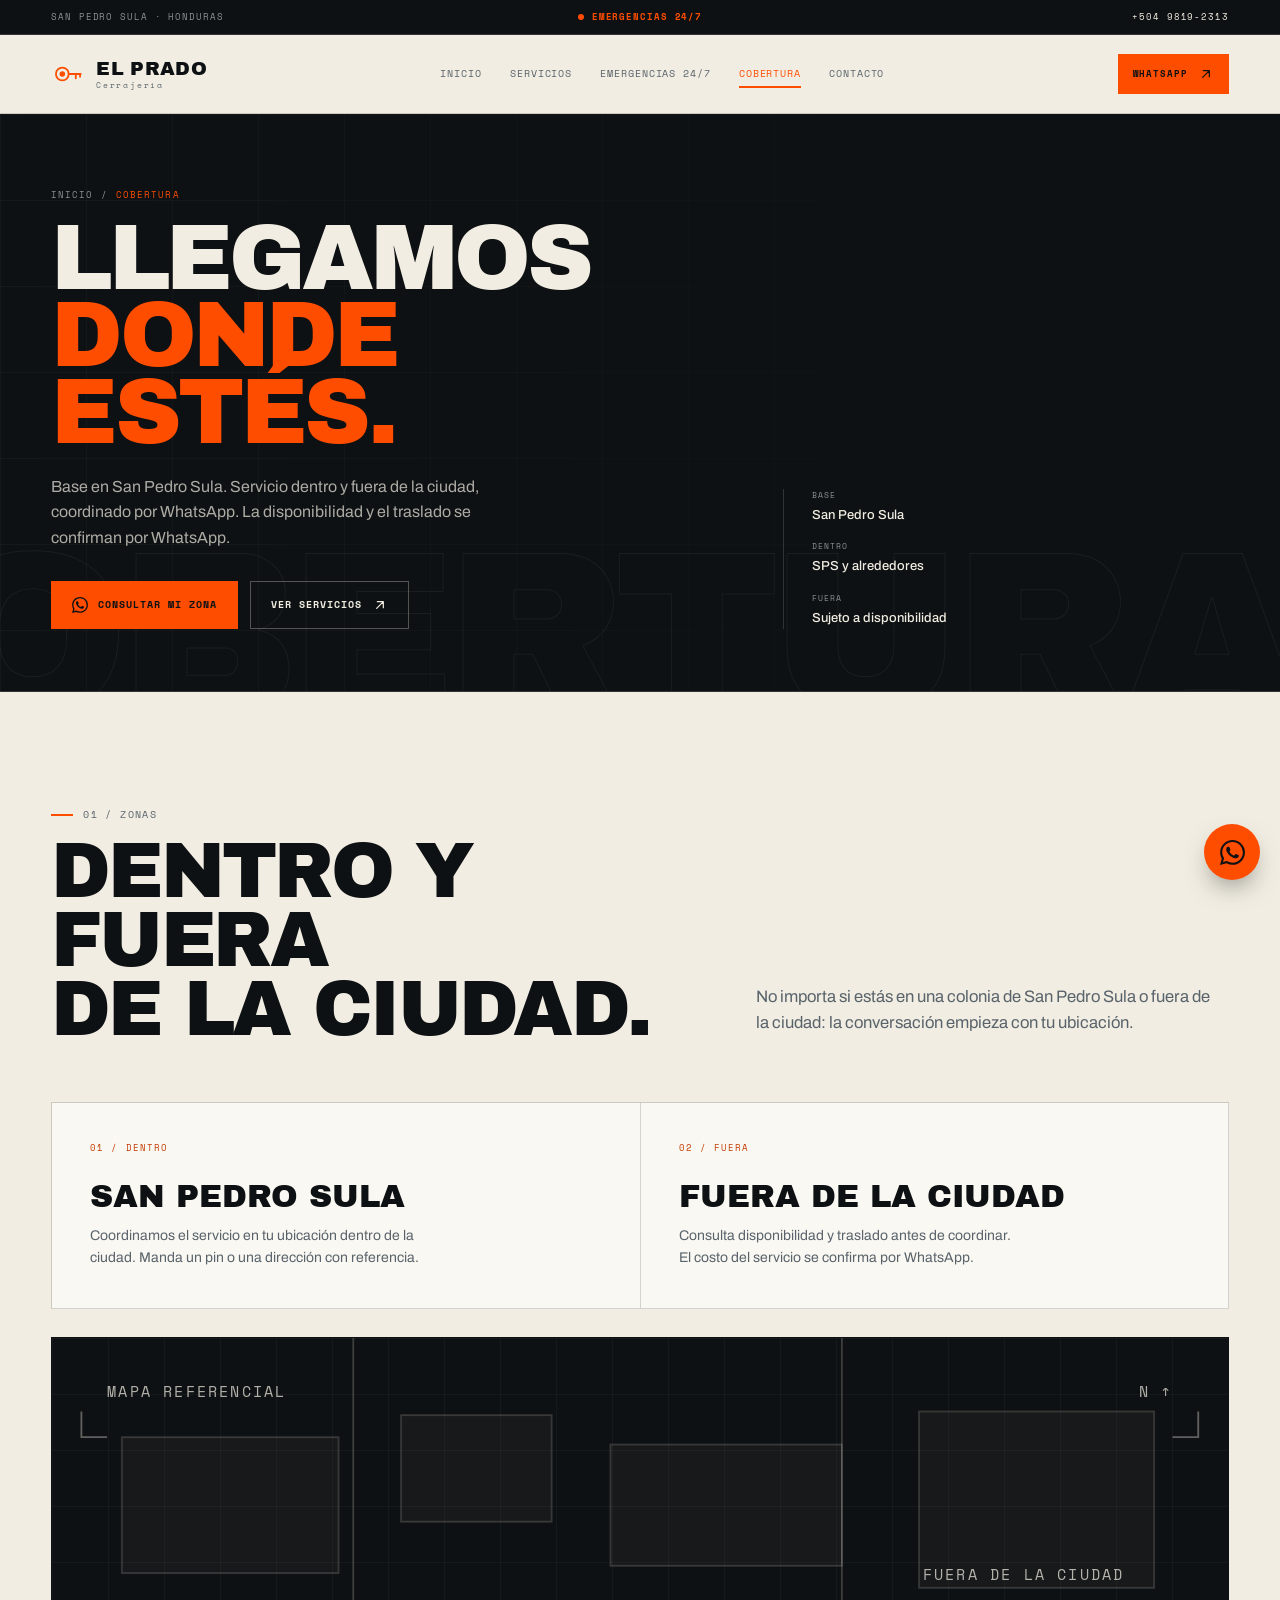
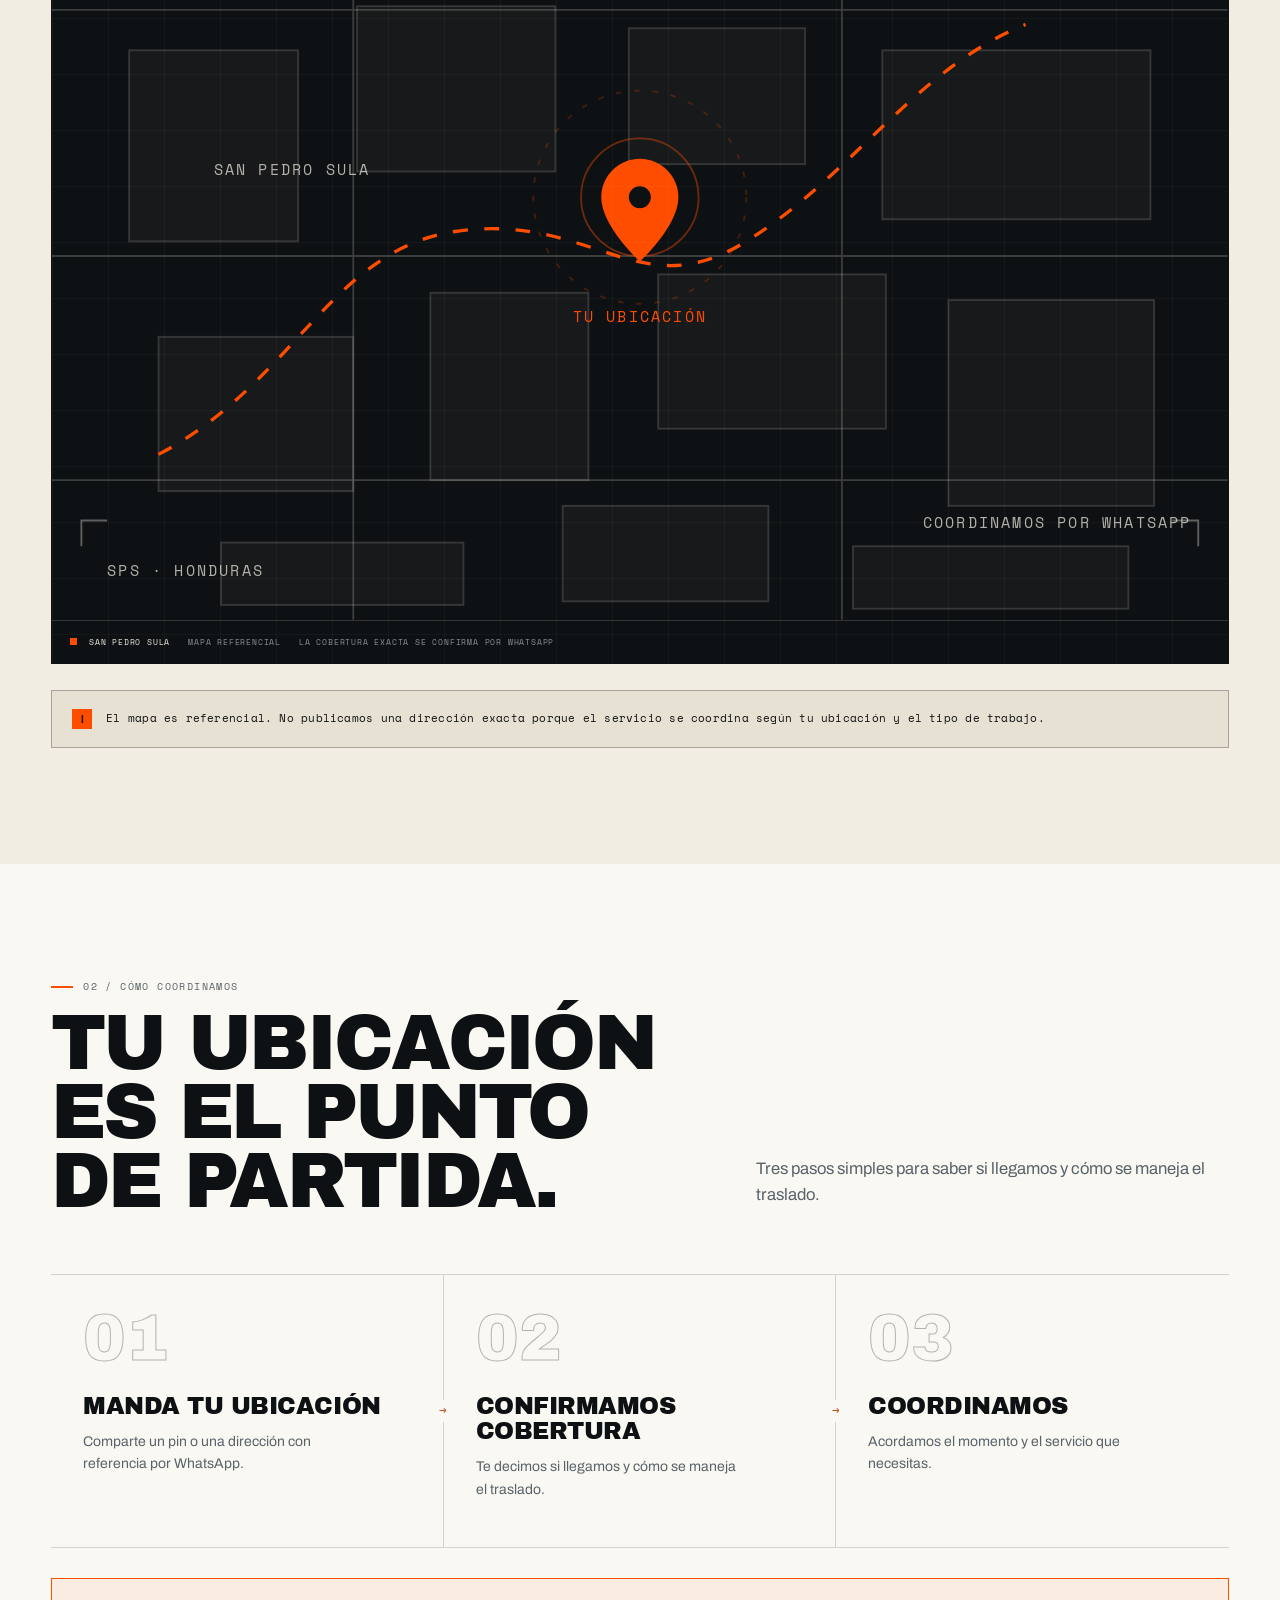
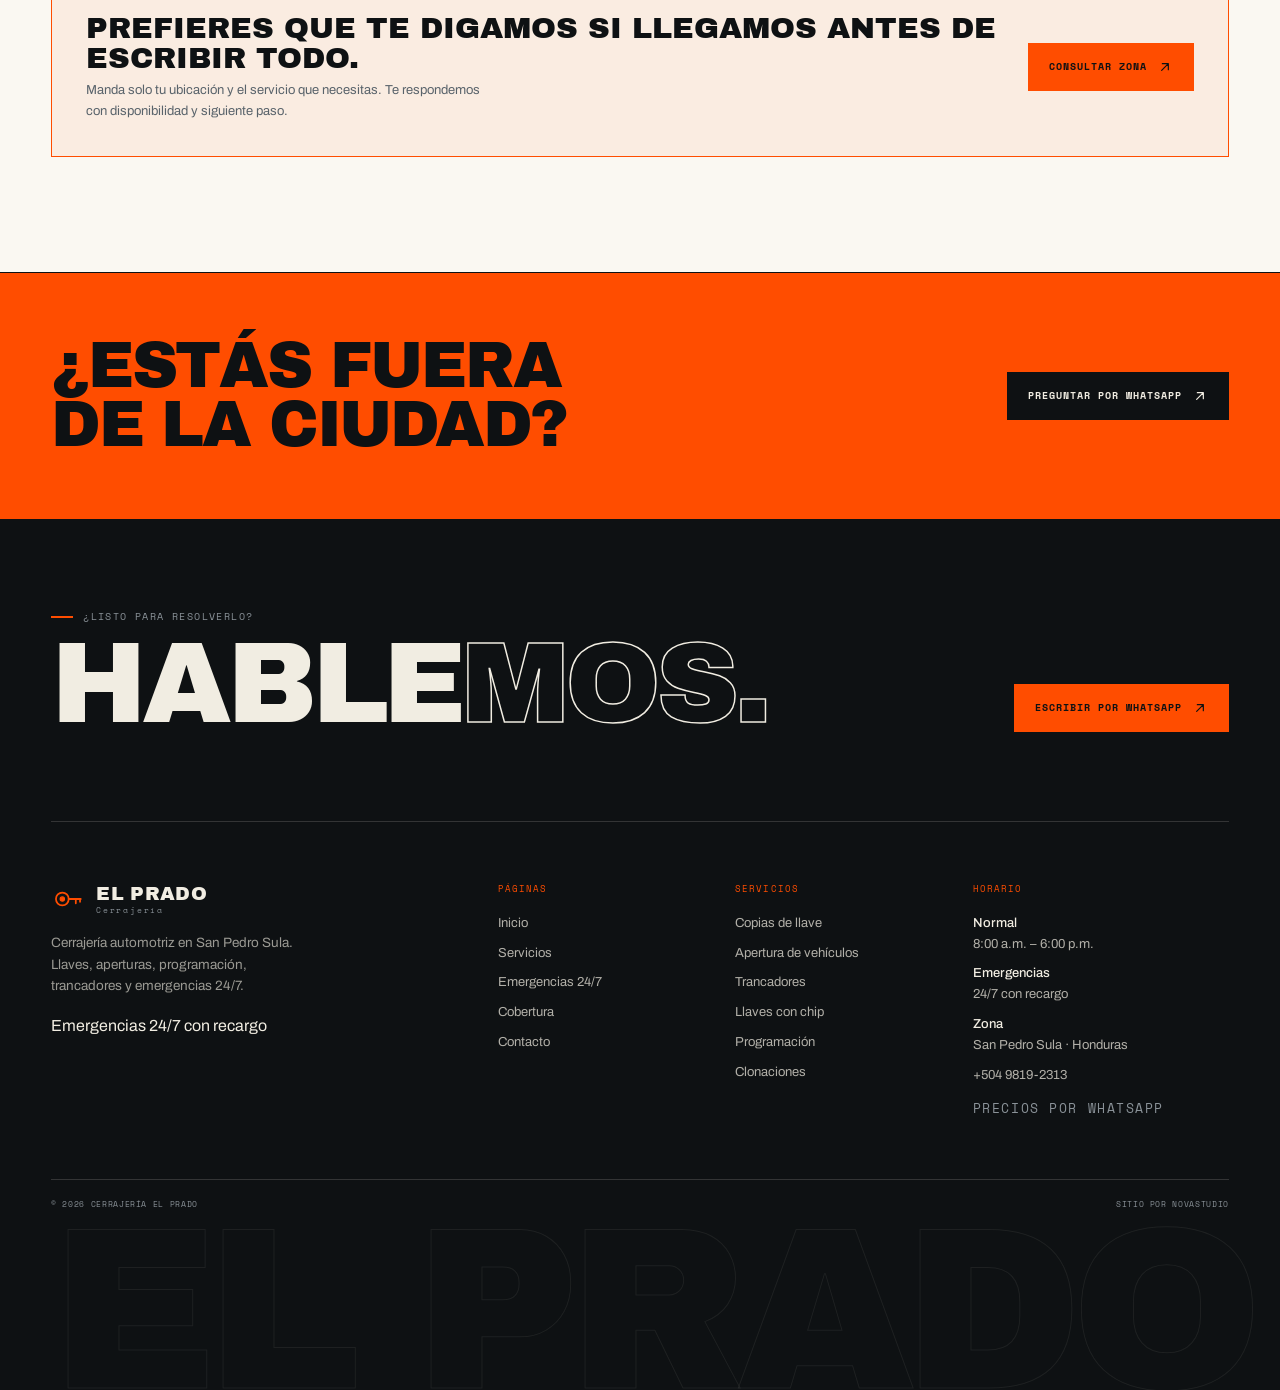
==== cobertura.html @ 3f44a8ae "Demo Cerrajeria El Prado: sitio estatico de 5 paginas" ====
<!doctype html>
<html lang="es">
<head>
  <meta charset="UTF-8">
  <meta name="viewport" content="width=device-width, initial-scale=1.0">
  <meta name="color-scheme" content="light">
  <meta name="theme-color" content="#0e1113">
  <title>Cobertura en San Pedro Sula y alrededores · Cerrajería El Prado</title>
  <meta name="description" content="Servicio de cerrajería dentro y fuera de San Pedro Sula. Coordinamos cobertura y traslado por WhatsApp según tu ubicación.">
  <meta property="og:type" content="website">
  <meta property="og:locale" content="es_HN">
  <meta property="og:title" content="Cobertura en San Pedro Sula y alrededores · Cerrajería El Prado">
  <meta property="og:description" content="Servicio de cerrajería dentro y fuera de San Pedro Sula. Coordinamos cobertura y traslado por WhatsApp según tu ubicación.">
  <link rel="icon" href="data:image/svg+xml,%3Csvg xmlns='http://www.w3.org/2000/svg' viewBox='0 0 64 64'%3E%3Crect width='64' height='64' fill='%230e1113'/%3E%3Cg fill='none' stroke='%23ff4d00' stroke-width='4' stroke-linecap='round'%3E%3Ccircle cx='22' cy='32' r='11'/%3E%3Cpath d='M33 32h21M44 32v8M52 32v5'/%3E%3C/g%3E%3Ccircle cx='22' cy='32' r='3.5' fill='%23ff4d00'/%3E%3C/svg%3E">
  <link rel="stylesheet" href="./assets/css/styles.css">
  <script src="./assets/js/main.js" defer></script>
  <noscript><style>.hero__line{clip-path:none;transform:none}[data-reveal]{opacity:1;transform:none}</style></noscript>
</head>
<body>
  <a class="skip-link" href="#contenido">Saltar al contenido</a>
  <div class="progress" data-progress aria-hidden="true"></div>
  
<svg class="svg-sprite" aria-hidden="true" focusable="false">
  <symbol id="i-logo" viewBox="0 0 48 48">
    <circle cx="16" cy="24" r="9" fill="none" stroke="currentColor" stroke-width="2.5"/>
    <circle cx="16" cy="24" r="3" fill="currentColor"/>
    <path d="M25 24h17M35 24v6M41 24v4" fill="none" stroke="currentColor" stroke-width="2.5" stroke-linecap="round"/>
  </symbol>
  <symbol id="i-whatsapp" viewBox="0 0 24 24">
    <path d="M17.472 14.382c-.297-.149-1.758-.867-2.03-.967-.273-.099-.471-.148-.67.15-.197.297-.767.966-.94 1.164-.173.199-.347.223-.644.075-.297-.15-1.255-.463-2.39-1.475-.883-.788-1.48-1.761-1.653-2.059-.173-.297-.018-.458.13-.606.134-.133.298-.347.446-.52.149-.174.198-.298.298-.497.099-.198.05-.371-.05-.52-.099-.148-.669-1.611-.916-2.206-.242-.579-.487-.5-.669-.51-.173-.008-.371-.01-.57-.01-.198 0-.52.074-.792.372-.272.297-1.04 1.016-1.04 2.479 0 1.462 1.065 2.875 1.213 3.074.149.198 2.096 3.2 5.077 4.487.709.306 1.262.489 1.694.625.712.227 1.36.195 1.871.118.571-.085 1.758-.719 2.006-1.413.248-.694.248-1.289.173-1.413-.074-.124-.272-.198-.57-.347M12.05 21.785h-.004a9.87 9.87 0 0 1-5.031-1.378l-.361-.214-3.741.982.998-3.648-.235-.374a9.86 9.86 0 0 1-1.51-5.26c.001-5.45 4.436-9.884 9.888-9.884 2.64 0 5.122 1.03 6.988 2.898a9.825 9.825 0 0 1 2.893 6.994c-.003 5.45-4.437 9.884-9.885 9.884m8.413-18.297A11.815 11.815 0 0 0 12.05 0C5.495 0 .16 5.335.157 11.892c0 2.096.547 4.142 1.588 5.945L.057 24l6.305-1.654a11.882 11.882 0 0 0 5.683 1.448h.005c6.554 0 11.89-5.335 11.893-11.893a11.821 11.821 0 0 0-3.48-8.413Z"/>
  </symbol>
  <symbol id="i-arrow" viewBox="0 0 24 24"><path d="M7 17 17 7M8 7h9v9"/></symbol>
  <symbol id="i-down" viewBox="0 0 24 24"><path d="M12 5v14M6 13l6 6 6-6"/></symbol>
  <symbol id="i-phone" viewBox="0 0 24 24"><path d="M22 16.92v3a2 2 0 0 1-2.18 2 19.79 19.79 0 0 1-8.63-3.07 19.5 19.5 0 0 1-6-6A19.79 19.79 0 0 1 2.12 4.18 2 2 0 0 1 4.11 2h3a2 2 0 0 1 2 1.72c.13.96.36 1.9.7 2.81a2 2 0 0 1-.45 2.11L8.09 9.91a16 16 0 0 0 6 6l1.27-1.27a2 2 0 0 1 2.11-.45c.91.34 1.85.57 2.81.7A2 2 0 0 1 22 16.92Z"/></symbol>
  <symbol id="i-key" viewBox="0 0 24 24"><path d="M21 2l-2 2m-7.61 7.61a5.5 5.5 0 1 1-7.78 7.78 5.5 5.5 0 0 1 7.78-7.78Zm0 0L15.5 7.5m0 0 3 3M15.5 7.5 14 6"/></symbol>
  <symbol id="i-car" viewBox="0 0 24 24"><path d="M5 17h14M4 17l1.6-5.5A2 2 0 0 1 7.5 10h9a2 2 0 0 1 1.9 1.5L20 17M6 17v2M18 17v2M7 14h.01M17 14h.01"/></symbol>
  <symbol id="i-chip" viewBox="0 0 24 24"><rect x="5" y="5" width="14" height="14" rx="2"/><rect x="9" y="9" width="6" height="6"/><path d="M8 2v3M12 2v3M16 2v3M8 19v3M12 19v3M16 19v3M2 8h3M2 12h3M2 16h3M19 8h3M19 12h3M19 16h3"/></symbol>
  <symbol id="i-wrench" viewBox="0 0 24 24"><path d="M14.7 6.3a1 1 0 0 0 0 1.4l1.6 1.6a1 1 0 0 0 1.4 0l3.77-3.77a6 6 0 0 1-7.94 7.94l-6.91 6.91a2.12 2.12 0 0 1-3-3l6.91-6.91a6 6 0 0 1 7.94-7.94l-3.76 3.76Z"/></symbol>
  <symbol id="i-copy" viewBox="0 0 24 24"><rect x="8" y="8" width="12" height="12" rx="1"/><path d="M5 16H4a1 1 0 0 1-1-1V4a1 1 0 0 1 1-1h11a1 1 0 0 1 1 1v1"/></symbol>
  <symbol id="i-clock" viewBox="0 0 24 24"><circle cx="12" cy="12" r="9"/><path d="M12 7v5l3 2"/></symbol>
  <symbol id="i-pin" viewBox="0 0 24 24"><path d="M20 10c0 6-8 12-8 12S4 16 4 10a8 8 0 1 1 16 0Z"/><circle cx="12" cy="10" r="3"/></symbol>
  <symbol id="i-menu" viewBox="0 0 24 24"><path d="M4 7h16M4 12h16M4 17h16"/></symbol>
  <symbol id="i-close" viewBox="0 0 24 24"><path d="M6 6l12 12M18 6 6 18"/></symbol>
  <symbol id="i-shield" viewBox="0 0 24 24"><path d="M12 22s8-4 8-10V5l-8-3-8 3v7c0 6 8 10 8 10Z"/></symbol>
  <symbol id="i-lock" viewBox="0 0 24 24"><rect x="4" y="11" width="16" height="10" rx="2"/><path d="M8 11V7a4 4 0 0 1 8 0v4"/></symbol>
  <symbol id="i-check" viewBox="0 0 24 24"><path d="M20 6 9 17l-5-5"/></symbol>
  <symbol id="i-plus" viewBox="0 0 24 24"><path d="M12 5v14M5 12h14"/></symbol>
</svg>

  
<header class="site-header" data-header>
  <div class="topbar">
    <div class="container topbar__inner">
      <span class="topbar__place">San Pedro Sula · Honduras</span>
      <a class="topbar__emergency" href="./emergencias.html"><span class="topbar__dot"></span> Emergencias 24/7</a>
      <a class="topbar__phone" href="https://wa.me/50498192313?text=Hola%20Cerrajer%C3%ADa%20El%20Prado%2C%20quiero%20m%C3%A1s%20informaci%C3%B3n." target="_blank" rel="noopener noreferrer">+504 9819-2313</a>
    </div>
  </div>
  <div class="header-main">
    <div class="container header-main__inner">
      <a class="brand" href="./index.html" aria-label="Cerrajería El Prado, ir al inicio">
        <svg class="icon brand__mark" aria-hidden="true"><use href="#i-logo"></use></svg>
        <span class="brand__text"><strong>EL PRADO</strong><small>Cerrajería</small></span>
      </a>
      <nav class="nav" aria-label="Navegación principal">
        <a href="./index.html">Inicio</a>
<a href="./servicios.html">Servicios</a>
<a href="./emergencias.html">Emergencias 24/7</a>
<a href="./cobertura.html" aria-current="page">Cobertura</a>
<a href="./contacto.html">Contacto</a>
      </nav>
      <div class="header-actions">
        <a class="btn btn--signal btn--small header-cta" href="https://wa.me/50498192313?text=Hola%20Cerrajer%C3%ADa%20El%20Prado%2C%20quiero%20m%C3%A1s%20informaci%C3%B3n." target="_blank" rel="noopener noreferrer">
          WhatsApp <svg class="icon " aria-hidden="true"><use href="#i-arrow"></use></svg>
        </a>
        <button class="menu-btn" type="button" data-menu-open aria-expanded="false" aria-controls="mobile-menu" aria-label="Abrir menú">
          <svg class="icon " aria-hidden="true"><use href="#i-menu"></use></svg>
        </button>
      </div>
    </div>
  </div>
</header>

<div class="mobile-menu" id="mobile-menu" hidden>
  <div class="mobile-menu__top">
    <span class="mobile-menu__brand">EL PRADO</span>
    <button class="mobile-menu__close" type="button" data-menu-close>
      Cerrar <svg class="icon " aria-hidden="true"><use href="#i-close"></use></svg>
    </button>
  </div>
  <nav class="mobile-menu__nav" aria-label="Navegación móvil">
    <a class="mobile-menu__link" href="./index.html"><span class="mobile-menu__index">01</span>Inicio</a>
<a class="mobile-menu__link" href="./servicios.html"><span class="mobile-menu__index">02</span>Servicios</a>
<a class="mobile-menu__link" href="./emergencias.html"><span class="mobile-menu__index">03</span>Emergencias 24/7</a>
<a class="mobile-menu__link" href="./cobertura.html" aria-current="page"><span class="mobile-menu__index">04</span>Cobertura</a>
<a class="mobile-menu__link" href="./contacto.html"><span class="mobile-menu__index">05</span>Contacto</a>
  </nav>
  <div class="mobile-menu__foot">
    <span>San Pedro Sula · Honduras</span>
    <a href="https://wa.me/50498192313?text=Hola%20Cerrajer%C3%ADa%20El%20Prado%2C%20quiero%20m%C3%A1s%20informaci%C3%B3n." target="_blank" rel="noopener noreferrer">+504 9819-2313</a>
    <span>Normal: 8:00 a.m. – 6:00 p.m.<br>Emergencias: 24/7 con recargo</span>
    <a class="btn btn--signal btn--small" href="https://wa.me/50498192313?text=Hola%20Cerrajer%C3%ADa%20El%20Prado%2C%20quiero%20m%C3%A1s%20informaci%C3%B3n." target="_blank" rel="noopener noreferrer">
      Escribir por WhatsApp <svg class="icon " aria-hidden="true"><use href="#i-arrow"></use></svg>
    </a>
  </div>
</div>

  <main id="contenido">

<section class="page-hero">
  <div class="page-hero__ghost" aria-hidden="true">COBERTURA</div>
  <div class="container page-hero__grid">
    <div>
      <div class="page-hero__crumb"><a href="./index.html">Inicio</a> / <span>Cobertura</span></div>
      <h1>LLEGAMOS<br><em>DONDE ESTÉS.</em></h1>
      <p class="page-hero__lede">Base en San Pedro Sula. Servicio dentro y fuera de la ciudad, coordinado por WhatsApp. La disponibilidad y el traslado se confirman por WhatsApp.</p>
      <div class="hero__actions">
        <a class="btn btn--signal" href="https://wa.me/50498192313?text=Hola%20Cerrajer%C3%ADa%20El%20Prado%2C%20quiero%20consultar%20cobertura.%20Estoy%20en%3A%20" target="_blank" rel="noopener noreferrer"><svg class="icon icon--fill " aria-hidden="true"><use href="#i-whatsapp"></use></svg> Consultar mi zona</a>
        <a class="btn btn--light" href="./servicios.html">Ver servicios <svg class="icon " aria-hidden="true"><use href="#i-arrow"></use></svg></a>
      </div>
    </div>
    <div class="page-hero__aside">
      <div><span>Base</span><strong>San Pedro Sula</strong></div>
      <div><span>Dentro</span><strong>SPS y alrededores</strong></div>
      <div><span>Fuera</span><strong>Sujeto a disponibilidad</strong></div>
    </div>
  </div>
</section>

<section class="section">
  <div class="container">
    <div class="section-head">
      <div>
        <p class="eyebrow">01 / Zonas</p>
        <h2 style="margin-top:14px">DENTRO Y FUERA<br>DE LA CIUDAD.</h2>
      </div>
      <div class="section-head__copy" data-reveal>
        <p>No importa si estás en una colonia de San Pedro Sula o fuera de la ciudad: la conversación empieza con tu ubicación.</p>
      </div>
    </div>

    <div class="zone-grid">
      <div class="zone-card" data-reveal>
        <span>01 / Dentro</span>
        <h3>San Pedro Sula</h3>
        <p>Coordinamos el servicio en tu ubicación dentro de la ciudad. Manda un pin o una dirección con referencia.</p>
      </div>
      <div class="zone-card" data-reveal style="--delay:80ms">
        <span>02 / Fuera</span>
        <h3>Fuera de la ciudad</h3>
        <p>Consulta disponibilidad y traslado antes de coordinar. El costo del servicio se confirma por WhatsApp.</p>
      </div>
    </div>

    <div class="map-large" style="margin-top:28px" data-reveal>
      
<svg viewBox="0 0 640 480" role="img" aria-label="Mapa referencial de cobertura en San Pedro Sula y alrededores">
  <g fill="rgba(241,237,226,.035)" stroke="rgba(241,237,226,.16)" stroke-width="1">
    <rect x="38" y="54" width="118" height="74"/>
    <rect x="190" y="42" width="82" height="58"/>
    <rect x="304" y="58" width="126" height="66"/>
    <rect x="472" y="40" width="128" height="96"/>
    <rect x="42" y="170" width="92" height="104"/>
    <rect x="166" y="146" width="108" height="90"/>
    <rect x="314" y="158" width="96" height="74"/>
    <rect x="452" y="170" width="146" height="92"/>
    <rect x="58" y="326" width="106" height="84"/>
    <rect x="206" y="302" width="86" height="102"/>
    <rect x="330" y="292" width="124" height="84"/>
    <rect x="488" y="306" width="112" height="112"/>
    <rect x="92" y="438" width="132" height="34"/>
    <rect x="278" y="418" width="112" height="52"/>
    <rect x="436" y="440" width="150" height="34"/>
  </g>
  <g stroke="rgba(241,237,226,.2)" stroke-width="1" fill="none">
    <path d="M0 148h640M0 282h640M0 404h640M164 0v480M430 0v480"/>
  </g>
  <path class="route" d="M58 390C134 350 152 276 224 268s96 42 154 6 92-94 152-118" fill="none" stroke="#ff4d00" stroke-width="1.8"/>
  <g transform="translate(320 250)">
    <circle r="58" fill="none" stroke="rgba(255,77,0,.22)" stroke-dasharray="3 7"/>
    <circle r="32" fill="none" stroke="rgba(255,77,0,.4)"/>
    <g class="map-panel__pin">
      <path d="M0-21c-11.6 0-21 9.4-21 21 0 15.8 21 35 21 35s21-19.2 21-35c0-11.6-9.4-21-21-21Z" fill="#ff4d00"/>
      <circle cy="0" r="6" fill="#0e1113"/>
    </g>
  </g>
  <g font-family="'Space Mono', monospace" font-size="8" letter-spacing="1.2" fill="rgba(241,237,226,.72)">
    <text x="30" y="32">MAPA REFERENCIAL</text>
    <text x="30" y="456">SPS · HONDURAS</text>
    <text x="610" y="32" text-anchor="end">N ↑</text>
    <text x="320" y="318" text-anchor="middle" fill="#ff4d00">TU UBICACIÓN</text>
    <text x="474" y="132">FUERA DE LA CIUDAD</text>
    <text x="88" y="238">SAN PEDRO SULA</text>
    <text x="474" y="430">COORDINAMOS POR WHATSAPP</text>
  </g>
  <g stroke="rgba(241,237,226,.36)" fill="none">
    <path d="M30 54h-14v-14M610 54h14v-14M30 426h-14v14M610 426h14v14"/>
  </g>
</svg>

      <div class="map-large__legend"><span><i></i> <b>San Pedro Sula</b></span><span>Mapa referencial</span><span>La cobertura exacta se confirma por WhatsApp</span></div>
    </div>

    <div class="note-box">El mapa es referencial. No publicamos una dirección exacta porque el servicio se coordina según tu ubicación y el tipo de trabajo.</div>
  </div>
</section>

<section class="section section--paper">
  <div class="container">
    <div class="section-head">
      <div>
        <p class="eyebrow">02 / Cómo coordinamos</p>
        <h2 style="margin-top:14px">TU UBICACIÓN<br>ES EL PUNTO DE PARTIDA.</h2>
      </div>
      <div class="section-head__copy" data-reveal>
        <p>Tres pasos simples para saber si llegamos y cómo se maneja el traslado.</p>
      </div>
    </div>

    <div class="process"><div class="process__step"><span class="process__num">01</span><h3>Manda tu ubicación</h3><p>Comparte un pin o una dirección con referencia por WhatsApp.</p></div><div class="process__step"><span class="process__num">02</span><h3>Confirmamos cobertura</h3><p>Te decimos si llegamos y cómo se maneja el traslado.</p></div><div class="process__step"><span class="process__num">03</span><h3>Coordinamos</h3><p>Acordamos el momento y el servicio que necesitas.</p></div></div>

    <div class="callout" style="margin-top:30px">
      <div>
        <h3>Prefieres que te digamos si llegamos antes de escribir todo.</h3>
        <p>Manda solo tu ubicación y el servicio que necesitas. Te respondemos con disponibilidad y siguiente paso.</p>
      </div>
      <a class="btn btn--signal" href="https://wa.me/50498192313?text=Hola%20Cerrajer%C3%ADa%20El%20Prado%2C%20quiero%20consultar%20cobertura.%20Estoy%20en%3A%20" target="_blank" rel="noopener noreferrer">Consultar zona <svg class="icon " aria-hidden="true"><use href="#i-arrow"></use></svg></a>
    </div>
  </div>
</section>

<section class="cta-strip">
  <div class="container cta-strip__inner">
    <h2>¿ESTÁS FUERA<br>DE LA CIUDAD?</h2>
    <a class="btn" href="https://wa.me/50498192313?text=Hola%20Cerrajer%C3%ADa%20El%20Prado%2C%20estoy%20fuera%20de%20la%20ciudad%20y%20quiero%20consultar%20cobertura." target="_blank" rel="noopener noreferrer">Preguntar por WhatsApp <svg class="icon " aria-hidden="true"><use href="#i-arrow"></use></svg></a>
  </div>
</section>

  </main>
  
<footer class="site-footer">
  <div class="container">
    <div class="footer-cta">
      <div>
        <p class="eyebrow eyebrow--light">¿Listo para resolverlo?</p>
        <h2>HABLE<em>MOS.</em></h2>
      </div>
      <a class="btn btn--signal" href="https://wa.me/50498192313?text=Hola%20Cerrajer%C3%ADa%20El%20Prado%2C%20quiero%20m%C3%A1s%20informaci%C3%B3n." target="_blank" rel="noopener noreferrer">
        Escribir por WhatsApp <svg class="icon " aria-hidden="true"><use href="#i-arrow"></use></svg>
      </a>
    </div>

    <div class="footer-grid">
      <div class="footer-brand">
        <a class="brand" href="./index.html" aria-label="Cerrajería El Prado, ir al inicio">
          <svg class="icon brand__mark" aria-hidden="true"><use href="#i-logo"></use></svg>
          <span class="brand__text"><strong>EL PRADO</strong><small>Cerrajería</small></span>
        </a>
        <p>Cerrajería automotriz en San Pedro Sula. Llaves, aperturas, programación, trancadores y emergencias 24/7.</p>
        <a class="footer-emergency" href="./emergencias.html">Emergencias 24/7 con recargo</a>
      </div>

      <div class="footer-col">
        <h3>Páginas</h3>
        <a href="./index.html">Inicio</a>
        <a href="./servicios.html">Servicios</a>
        <a href="./emergencias.html">Emergencias 24/7</a>
        <a href="./cobertura.html">Cobertura</a>
        <a href="./contacto.html">Contacto</a>
      </div>

      <div class="footer-col">
        <h3>Servicios</h3>
        <a href="./servicios.html#copias">Copias de llave</a>
        <a href="./servicios.html#aperturas">Apertura de vehículos</a>
        <a href="./servicios.html#trancadores">Trancadores</a>
        <a href="./servicios.html#chip">Llaves con chip</a>
        <a href="./servicios.html#programacion">Programación</a>
        <a href="./servicios.html#clonaciones">Clonaciones</a>
      </div>

      <div class="footer-col">
        <h3>Horario</h3>
        <p><strong>Normal</strong><br>8:00 a.m. – 6:00 p.m.</p>
        <p><strong>Emergencias</strong><br>24/7 con recargo</p>
        <p><strong>Zona</strong><br>San Pedro Sula · Honduras</p>
        <a href="https://wa.me/50498192313?text=Hola%20Cerrajer%C3%ADa%20El%20Prado%2C%20quiero%20m%C3%A1s%20informaci%C3%B3n." target="_blank" rel="noopener noreferrer">+504 9819-2313</a>
        <p class="mono" style="color:#8a9298;margin-top:4px">Precios por WhatsApp</p>
      </div>
    </div>

    <div class="footer-bottom">
      <span>© <span data-year>2026</span> Cerrajería El Prado</span>
      <span>Sitio por NovaStudio</span>
    </div>

    <div class="footer-ghost" aria-hidden="true">EL PRADO</div>
  </div>
</footer>

<a class="fab" href="https://wa.me/50498192313?text=Hola%20Cerrajer%C3%ADa%20El%20Prado%2C%20quiero%20m%C3%A1s%20informaci%C3%B3n." target="_blank" rel="noopener noreferrer" aria-label="Escribir por WhatsApp">
  <svg class="icon icon--fill " aria-hidden="true"><use href="#i-whatsapp"></use></svg>
</a>

</body>
</html>
---- assets/css/styles.css ----
/* =========================================================
   Cerrajería El Prado · San Pedro Sula
   Sistema: industrial editorial · hueso, grafito y naranja.
   ========================================================= */

@font-face {
  font-family: "Archivo";
  src: url("../fonts/archivo-400.ttf") format("truetype");
  font-weight: 400;
  font-style: normal;
  font-display: swap;
}
@font-face {
  font-family: "Archivo";
  src: url("../fonts/archivo-500.ttf") format("truetype");
  font-weight: 500;
  font-style: normal;
  font-display: swap;
}
@font-face {
  font-family: "Archivo";
  src: url("../fonts/archivo-600.ttf") format("truetype");
  font-weight: 600;
  font-style: normal;
  font-display: swap;
}
@font-face {
  font-family: "Archivo";
  src: url("../fonts/archivo-700.ttf") format("truetype");
  font-weight: 700;
  font-style: normal;
  font-display: swap;
}
@font-face {
  font-family: "Archivo Black";
  src: url("../fonts/archivo-black-400.ttf") format("truetype");
  font-weight: 400;
  font-style: normal;
  font-display: swap;
}
@font-face {
  font-family: "Space Mono";
  src: url("../fonts/space-mono-400.ttf") format("truetype");
  font-weight: 400;
  font-style: normal;
  font-display: swap;
}
@font-face {
  font-family: "Space Mono";
  src: url("../fonts/space-mono-700.ttf") format("truetype");
  font-weight: 700;
  font-style: normal;
  font-display: swap;
}

:root {
  --bone: #f1ede2;
  --bone-2: #e7e1d3;
  --paper: #faf8f2;
  --ink: #0e1113;
  --ink-2: #151a1d;
  --ink-3: #20272c;
  --steel: #59636b;
  --steel-2: #8a9298;
  --signal: #ff4d00;
  --signal-2: #ff7a3d;
  --signal-deep: #c23a00;
  --line: rgba(14, 17, 19, 0.16);
  --line-strong: rgba(14, 17, 19, 0.3);
  --line-light: rgba(241, 237, 226, 0.16);
  --line-light-strong: rgba(241, 237, 226, 0.3);
  --font-display: "Archivo Black", "Arial Black", Impact, sans-serif;
  --font-body: "Archivo", "Segoe UI", system-ui, sans-serif;
  --font-mono: "Space Mono", "Courier New", monospace;
  --container: 1440px;
  --pad: clamp(20px, 4vw, 64px);
  --header-h: 112px;
  --ease: cubic-bezier(0.16, 1, 0.3, 1);
  color-scheme: light;
}

*,
*::before,
*::after {
  box-sizing: border-box;
}

html {
  -webkit-text-size-adjust: 100%;
  scroll-behavior: smooth;
  scroll-padding-top: 126px;
}

body {
  margin: 0;
  background: var(--bone);
  color: var(--ink);
  font-family: var(--font-body);
  font-size: 16px;
  line-height: 1.6;
  overflow-x: clip;
  -webkit-font-smoothing: antialiased;
  text-rendering: optimizeLegibility;
}

body.menu-open {
  overflow: hidden;
}

body.is-leaving {
  opacity: 0;
  transition: opacity 0.16s ease;
}

::selection {
  background: var(--signal);
  color: var(--ink);
}

h1,
h2,
h3,
h4,
p,
figure,
ul,
ol {
  margin: 0;
}

ul,
ol {
  padding: 0;
  list-style: none;
}

img,
svg {
  display: block;
  max-width: 100%;
}

a {
  color: inherit;
  text-decoration: none;
}

button,
input,
select,
textarea {
  font: inherit;
  color: inherit;
}

button {
  cursor: pointer;
}

:focus-visible {
  outline: 2px solid var(--signal);
  outline-offset: 3px;
}

.svg-sprite {
  position: absolute;
  width: 0;
  height: 0;
  overflow: hidden;
}

.icon {
  width: 1.1em;
  height: 1.1em;
  flex: none;
  fill: none;
  stroke: currentColor;
  stroke-width: 1.8;
  stroke-linecap: round;
  stroke-linejoin: round;
}

.icon--fill {
  fill: currentColor;
  stroke: none;
}

.sr-only {
  position: absolute;
  width: 1px;
  height: 1px;
  padding: 0;
  margin: -1px;
  overflow: hidden;
  clip: rect(0, 0, 0, 0);
  white-space: nowrap;
  border: 0;
}

.skip-link {
  position: fixed;
  top: -100px;
  left: 16px;
  z-index: 500;
  padding: 12px 18px;
  background: var(--signal);
  color: var(--ink);
  font-family: var(--font-mono);
  font-size: 11px;
  text-transform: uppercase;
}

.skip-link:focus {
  top: 12px;
}

.container {
  width: 100%;
  max-width: var(--container);
  margin-inline: auto;
  padding-inline: var(--pad);
}

.mono {
  font-family: var(--font-mono);
  font-size: 10px;
  font-weight: 400;
  letter-spacing: 0.12em;
  text-transform: uppercase;
}

.eyebrow {
  display: flex;
  align-items: center;
  gap: 10px;
  font-family: var(--font-mono);
  font-size: 10px;
  letter-spacing: 0.14em;
  text-transform: uppercase;
  color: var(--steel);
}

.eyebrow::before {
  content: "";
  width: 22px;
  height: 2px;
  background: var(--signal);
  flex: none;
}

.eyebrow--light {
  color: var(--steel-2);
}

.section {
  position: relative;
  padding-block: clamp(72px, 9vw, 130px);
}

.section--paper {
  background: var(--paper);
}

.section--dark {
  background: var(--ink);
  color: var(--bone);
}

.section--tight {
  padding-block: clamp(50px, 6vw, 84px);
}

.section-head {
  display: grid;
  grid-template-columns: minmax(0, 1.15fr) minmax(0, 0.85fr);
  gap: clamp(24px, 5vw, 70px);
  align-items: end;
  margin-bottom: clamp(34px, 4.5vw, 60px);
}

.section-head h2 {
  font-family: var(--font-display);
  font-size: clamp(40px, 6vw, 86px);
  font-weight: 400;
  line-height: 0.9;
  letter-spacing: -0.035em;
  text-transform: uppercase;
  text-wrap: balance;
}

.section-head__copy {
  display: grid;
  gap: 16px;
  justify-items: start;
  max-width: 52ch;
  padding-bottom: 8px;
}

.section-head__copy p {
  color: var(--steel);
  font-size: clamp(15px, 1.3vw, 17px);
}

.section--dark .section-head__copy p {
  color: rgba(241, 237, 226, 0.68);
}

.section-num {
  font-family: var(--font-mono);
  font-size: 10px;
  letter-spacing: 0.14em;
  color: var(--signal-deep);
  margin-bottom: 14px;
}

.text-link {
  display: inline-flex;
  align-items: center;
  gap: 8px;
  width: fit-content;
  padding-bottom: 3px;
  border-bottom: 1px solid currentColor;
  font-family: var(--font-mono);
  font-size: 10px;
  letter-spacing: 0.1em;
  text-transform: uppercase;
  transition: color 0.25s ease, gap 0.25s ease;
}

.text-link:hover {
  color: var(--signal-deep);
  gap: 13px;
}

.btn {
  display: inline-flex;
  align-items: center;
  justify-content: center;
  gap: 10px;
  min-height: 48px;
  padding: 13px 20px;
  border: 1px solid var(--ink);
  background: transparent;
  color: var(--ink);
  font-family: var(--font-mono);
  font-size: 10px;
  font-weight: 700;
  letter-spacing: 0.1em;
  line-height: 1.2;
  text-transform: uppercase;
  transition: transform 0.25s var(--ease), box-shadow 0.25s var(--ease),
    background 0.25s ease, color 0.25s ease;
}

.btn:hover {
  transform: translate(-2px, -2px);
  box-shadow: 4px 4px 0 var(--ink);
}

.btn--signal {
  background: var(--signal);
  border-color: var(--signal);
  color: var(--ink);
}

.btn--signal:hover {
  background: var(--signal-2);
  border-color: var(--signal-2);
  box-shadow: 4px 4px 0 var(--ink);
}

.btn--signal:focus-visible {
  outline-color: var(--ink);
}

.btn--dark {
  background: var(--ink);
  border-color: var(--ink);
  color: var(--bone);
}

.btn--dark:hover {
  box-shadow: 4px 4px 0 var(--signal);
}

.btn--light {
  border-color: var(--line-light-strong);
  color: var(--bone);
}

.btn--light:hover {
  background: var(--bone);
  color: var(--ink);
  box-shadow: 4px 4px 0 var(--signal);
}

.btn--small {
  min-height: 40px;
  padding: 9px 14px;
  font-size: 9px;
}

.btn .icon {
  width: 16px;
  height: 16px;
}

/* ---------- Barra superior ---------- */

.topbar {
  background: var(--ink);
  color: var(--bone);
  border-bottom: 1px solid var(--line-light);
  font-family: var(--font-mono);
  font-size: 9px;
  letter-spacing: 0.1em;
  text-transform: uppercase;
}

.topbar__inner {
  display: grid;
  grid-template-columns: 1fr auto 1fr;
  align-items: center;
  gap: 16px;
  min-height: 34px;
}

.topbar__place {
  color: var(--steel-2);
}

.topbar__emergency {
  display: inline-flex;
  align-items: center;
  gap: 8px;
  color: var(--signal);
  font-weight: 700;
}

.topbar__emergency:hover {
  color: var(--signal-2);
}

.topbar__dot {
  width: 6px;
  height: 6px;
  border-radius: 50%;
  background: var(--signal);
  box-shadow: 0 0 0 0 rgba(255, 77, 0, 0.6);
  animation: pulse 2s infinite;
}

.topbar__phone {
  justify-self: end;
  color: var(--bone);
}

.topbar__phone:hover {
  color: var(--signal);
}

/* ---------- Header ---------- */

.site-header {
  position: sticky;
  top: 0;
  z-index: 100;
  background: rgba(241, 237, 226, 0.94);
  backdrop-filter: blur(12px);
  border-bottom: 1px solid var(--line);
  transition: box-shadow 0.3s ease;
}

.site-header.is-scrolled {
  box-shadow: 0 14px 34px -26px rgba(14, 17, 19, 0.5);
}

.header-main__inner {
  display: flex;
  align-items: center;
  justify-content: space-between;
  gap: 24px;
  min-height: 78px;
}

.brand {
  display: inline-flex;
  align-items: center;
  gap: 11px;
  flex: none;
}

.brand__mark {
  width: 34px;
  height: 34px;
  color: var(--signal);
}

.brand__text {
  display: grid;
  line-height: 1;
}

.brand__text strong {
  font-family: var(--font-display);
  font-size: 19px;
  font-weight: 400;
  letter-spacing: 0.02em;
}

.brand__text small {
  font-family: var(--font-mono);
  font-size: 8px;
  letter-spacing: 0.22em;
  color: var(--steel);
  margin-top: 3px;
}

.nav {
  display: flex;
  align-items: center;
  gap: clamp(16px, 2.2vw, 30px);
}

.nav a {
  position: relative;
  padding: 6px 0;
  font-family: var(--font-mono);
  font-size: 10px;
  letter-spacing: 0.09em;
  text-transform: uppercase;
  color: var(--steel);
  white-space: nowrap;
  transition: color 0.2s ease;
}

.nav a::after {
  content: "";
  position: absolute;
  left: 0;
  right: 100%;
  bottom: 0;
  height: 2px;
  background: var(--signal);
  transition: right 0.3s var(--ease);
}

.nav a:hover,
.nav a[aria-current="page"] {
  color: var(--ink);
}

.nav a:hover::after,
.nav a[aria-current="page"]::after {
  right: 0;
}

.nav a[aria-current="page"] {
  color: var(--signal);
}

.header-actions {
  display: flex;
  align-items: center;
  gap: 10px;
  flex: none;
}

.menu-btn {
  display: none;
  align-items: center;
  justify-content: center;
  gap: 8px;
  width: 48px;
  height: 48px;
  padding: 0;
  border: 1px solid var(--line-strong);
  background: transparent;
  font-family: var(--font-mono);
  font-size: 9px;
  text-transform: uppercase;
}

.menu-btn:hover {
  background: var(--ink);
  color: var(--bone);
}

/* ---------- Menú móvil ---------- */

.mobile-menu {
  position: fixed;
  inset: 0;
  z-index: 300;
  display: grid;
  grid-template-rows: auto minmax(0, 1fr) auto;
  padding: 22px var(--pad) calc(28px + env(safe-area-inset-bottom));
  background: var(--ink);
  color: var(--bone);
  opacity: 0;
  visibility: hidden;
  clip-path: inset(0 0 100% 0);
  transition: clip-path 0.5s var(--ease), opacity 0.3s ease,
    visibility 0.5s ease;
}

.mobile-menu[hidden] {
  display: none;
}

.mobile-menu.is-open {
  opacity: 1;
  visibility: visible;
  clip-path: inset(0 0 0 0);
}

.mobile-menu__top {
  display: flex;
  align-items: center;
  justify-content: space-between;
  gap: 20px;
  padding-bottom: 20px;
  border-bottom: 1px solid var(--line-light);
}

.mobile-menu__brand {
  font-family: var(--font-display);
  font-size: 19px;
  letter-spacing: 0.02em;
}

.mobile-menu__close {
  display: inline-flex;
  align-items: center;
  gap: 8px;
  padding: 10px 14px;
  border: 1px solid var(--line-light-strong);
  background: transparent;
  color: var(--bone);
  font-family: var(--font-mono);
  font-size: 9px;
  letter-spacing: 0.1em;
  text-transform: uppercase;
}

.mobile-menu__nav {
  display: grid;
  align-content: center;
  gap: 4px;
  min-height: 0;
  padding-block: 30px;
  overflow-y: auto;
  overscroll-behavior: contain;
}

.mobile-menu__link {
  display: flex;
  align-items: baseline;
  gap: 18px;
  padding: 10px 0;
  border-bottom: 1px solid var(--line-light);
  font-family: var(--font-display);
  font-size: clamp(34px, 8vw, 62px);
  line-height: 1;
  letter-spacing: -0.03em;
  text-transform: uppercase;
  opacity: 0;
  transform: translateY(18px);
  transition: opacity 0.45s var(--ease), transform 0.45s var(--ease),
    color 0.2s ease;
}

.mobile-menu.is-open .mobile-menu__link {
  opacity: 1;
  transform: translateY(0);
}

.mobile-menu__link:nth-child(1) { transition-delay: 0.1s; }
.mobile-menu__link:nth-child(2) { transition-delay: 0.14s; }
.mobile-menu__link:nth-child(3) { transition-delay: 0.18s; }
.mobile-menu__link:nth-child(4) { transition-delay: 0.22s; }
.mobile-menu__link:nth-child(5) { transition-delay: 0.26s; }

.mobile-menu__link:hover,
.mobile-menu__link[aria-current="page"] {
  color: var(--signal);
}

.mobile-menu__index {
  font-family: var(--font-mono);
  font-size: 10px;
  color: var(--steel-2);
  letter-spacing: 0.1em;
}

.mobile-menu__foot {
  display: grid;
  gap: 14px;
  padding-top: 20px;
  border-top: 1px solid var(--line-light);
  font-family: var(--font-mono);
  font-size: 10px;
  letter-spacing: 0.04em;
  color: var(--steel-2);
}

.mobile-menu__foot a {
  color: var(--bone);
}

.mobile-menu__foot .btn {
  justify-self: start;
  margin-top: 4px;
}

/* ---------- Progreso ---------- */

.progress {
  position: fixed;
  top: 0;
  left: 0;
  z-index: 400;
  height: 2px;
  width: 100%;
  transform: scaleX(0);
  transform-origin: left;
  background: var(--signal);
  pointer-events: none;
}

/* ---------- Hero ---------- */

.hero {
  position: relative;
  overflow: hidden;
  background: var(--ink);
  color: var(--bone);
  border-bottom: 1px solid var(--line-light);
}

.hero::before {
  content: "";
  position: absolute;
  inset: 0;
  z-index: 0;
  background-image:
    linear-gradient(var(--line-light) 1px, transparent 1px),
    linear-gradient(90deg, var(--line-light) 1px, transparent 1px);
  background-size: 86px 86px;
  opacity: 0.26;
  mask-image: linear-gradient(to bottom, #000 0%, transparent 92%);
  pointer-events: none;
}

.hero::after {
  content: "";
  position: absolute;
  top: -260px;
  right: -180px;
  z-index: 0;
  width: 680px;
  height: 680px;
  background: radial-gradient(circle, rgba(255, 77, 0, 0.2), transparent 66%);
  pointer-events: none;
}

.hero__ghost {
  position: absolute;
  right: -2vw;
  bottom: -5vw;
  z-index: 0;
  font-family: var(--font-display);
  font-size: clamp(180px, 26vw, 440px);
  line-height: 0.72;
  letter-spacing: -0.04em;
  color: transparent;
  -webkit-text-stroke: 1px rgba(241, 237, 226, 0.055);
  user-select: none;
  pointer-events: none;
}

.hero__grid {
  position: relative;
  z-index: 2;
  display: grid;
  grid-template-columns: minmax(0, 1.1fr) minmax(0, 0.9fr);
  gap: clamp(34px, 5vw, 76px);
  align-items: center;
  padding-block: clamp(48px, 7vw, 92px) clamp(34px, 5vw, 64px);
}

.hero__kicker {
  display: inline-flex;
  align-items: center;
  gap: 10px;
  font-family: var(--font-mono);
  font-size: 10px;
  letter-spacing: 0.14em;
  text-transform: uppercase;
  color: var(--signal);
}

.hero__kicker::before {
  content: "";
  width: 26px;
  height: 1px;
  background: var(--signal);
}

.hero__title {
  margin: 24px 0 26px;
  font-family: var(--font-display);
  font-size: clamp(46px, 7vw, 104px);
  font-weight: 400;
  line-height: 0.84;
  letter-spacing: -0.04em;
  text-transform: uppercase;
}

.hero__line {
  display: block;
  overflow: hidden;
  padding-bottom: 0.04em;
  margin-bottom: -0.04em;
  white-space: nowrap;
  clip-path: inset(0 0 100% 0);
  transform: translateY(0.14em);
  transition: clip-path 0.95s var(--ease), transform 0.95s var(--ease);
}

.hero__line:nth-child(1) { transition-delay: 0.1s; }
.hero__line:nth-child(2) { transition-delay: 0.2s; }
.hero__line:nth-child(3) { transition-delay: 0.3s; }

body.is-loaded .hero__line {
  clip-path: inset(0 0 0 0);
  transform: translateY(0);
}

.hero__line--outline {
  color: transparent;
  -webkit-text-stroke: 1.5px var(--bone);
}

.hero__line--indent {
  padding-left: 0.5em;
}

.hero__line .accent {
  color: var(--signal);
  -webkit-text-stroke: 0;
}

.hero__lede {
  max-width: 46ch;
  color: rgba(241, 237, 226, 0.72);
  font-size: clamp(15.5px, 1.25vw, 17.5px);
  line-height: 1.65;
}

.hero__actions {
  display: flex;
  flex-wrap: wrap;
  gap: 12px;
  margin-top: 30px;
}

.hero__facts {
  display: grid;
  grid-template-columns: repeat(3, 1fr);
  gap: 0;
  margin-top: 39px;
  border-top: 1px solid var(--line-light);
}

.hero__fact {
  padding: 16px 18px 0 0;
  border-right: 1px solid var(--line-light);
}

.hero__fact + .hero__fact {
  padding-left: 18px;
}

.hero__fact:last-child {
  border-right: 0;
  padding-right: 0;
}

.hero__fact span {
  display: block;
  font-family: var(--font-mono);
  font-size: 8px;
  letter-spacing: 0.14em;
  text-transform: uppercase;
  color: var(--steel-2);
  margin-bottom: 5px;
}

.hero__fact strong {
  display: block;
  font-size: 13px;
  font-weight: 600;
  line-height: 1.35;
  color: var(--bone);
}

.hero__fact strong em {
  color: var(--signal);
  font-style: normal;
}

.hero__visual {
  position: relative;
  min-height: clamp(440px, 42vw, 560px);
  display: grid;
  place-items: center;
  padding: clamp(18px, 2.5vw, 30px);
  border: 1px solid var(--line-light);
  background:
    linear-gradient(155deg, rgba(241, 237, 226, 0.045), transparent 58%),
    repeating-linear-gradient(
      135deg,
      transparent 0 22px,
      rgba(241, 237, 226, 0.025) 22px 23px
    ),
    var(--ink-2);
}

.hero__visual::before,
.hero__visual::after {
  content: "";
  position: absolute;
  width: 11px;
  height: 11px;
  border-color: var(--signal);
  border-style: solid;
  pointer-events: none;
}

.hero__visual::before {
  top: -1px;
  left: -1px;
  border-width: 2px 0 0 2px;
}

.hero__visual::after {
  bottom: -1px;
  right: -1px;
  border-width: 0 2px 2px 0;
}

.hero__visual-tag {
  position: absolute;
  top: 14px;
  left: 16px;
  z-index: 3;
  font-family: var(--font-mono);
  font-size: 8px;
  letter-spacing: 0.14em;
  text-transform: uppercase;
  color: var(--steel-2);
}

.hero__visual-tag b {
  color: var(--signal);
  font-weight: 400;
}

.schematic {
  width: min(100%, 450px);
  height: auto;
}

.schematic__draw {
  stroke-dasharray: 1600;
  stroke-dashoffset: 1600;
  transition: stroke-dashoffset 2s var(--ease) 0.35s;
}

body.is-loaded .schematic__draw {
  stroke-dashoffset: 0;
}

.schematic__spin {
  transform-box: view-box;
  transform-origin: 260px 360px;
  animation: spin 38s linear infinite;
}

.hero__seal {
  position: absolute;
  right: 18px;
  bottom: 18px;
  z-index: 4;
  display: grid;
  place-items: center;
  width: 114px;
  height: 114px;
  border-radius: 50%;
  background: var(--signal);
  color: var(--ink);
  text-align: center;
  line-height: 0.9;
  transform: rotate(-7deg);
  box-shadow: 9px 9px 0 rgba(0, 0, 0, 0.38);
}

.hero__seal strong {
  display: block;
  font-family: var(--font-display);
  font-size: 31px;
  font-weight: 400;
  letter-spacing: -0.03em;
}

.hero__seal span {
  display: block;
  margin-top: 5px;
  font-family: var(--font-mono);
  font-size: 7px;
  letter-spacing: 0.12em;
  text-transform: uppercase;
}

.hero__bar {
  position: relative;
  z-index: 2;
  display: flex;
  align-items: center;
  justify-content: space-between;
  gap: 20px;
  padding-block: 15px;
  border-top: 1px solid var(--line-light);
  font-family: var(--font-mono);
  font-size: 8.5px;
  letter-spacing: 0.12em;
  text-transform: uppercase;
  color: var(--steel-2);
}

.hero__bar a {
  display: inline-flex;
  align-items: center;
  gap: 8px;
  color: var(--bone);
}

.hero__bar a:hover {
  color: var(--signal);
}

.hero__bar .icon {
  width: 13px;
  height: 13px;
}

/* ---------- Ticker ---------- */

.ticker {
  overflow: hidden;
  background: var(--signal);
  color: var(--ink);
  border-block: 1px solid var(--ink);
}

.ticker__track {
  display: flex;
  width: max-content;
  animation: marquee 34s linear infinite;
}

.ticker__group {
  display: flex;
  align-items: center;
  flex: none;
  gap: 26px;
  padding: 12px 13px;
  font-family: var(--font-mono);
  font-size: 10px;
  font-weight: 700;
  letter-spacing: 0.12em;
  text-transform: uppercase;
  white-space: nowrap;
}

.ticker__group span {
  display: inline-flex;
  align-items: center;
  gap: 26px;
}

.ticker__group span::after {
  content: "✳";
  font-size: 12px;
}

/* ---------- Manifiesto ---------- */

.manifesto {
  display: grid;
  grid-template-columns: minmax(0, 1.12fr) minmax(0, 0.88fr);
  gap: clamp(30px, 6vw, 90px);
  align-items: start;
}

.manifesto__title {
  font-family: var(--font-display);
  font-size: clamp(36px, 5.2vw, 72px);
  font-weight: 400;
  line-height: 0.94;
  letter-spacing: -0.035em;
  text-transform: uppercase;
}

.manifesto__title em {
  color: var(--signal-deep);
  font-style: normal;
}

.manifesto__body {
  display: grid;
  gap: 18px;
  padding-top: 6px;
}

.manifesto__body p {
  color: var(--steel);
  font-size: clamp(15px, 1.25vw, 17px);
  max-width: 48ch;
}

.manifesto__note {
  margin-top: 8px;
  padding: 16px 0 16px 18px;
  border-left: 2px solid var(--signal);
  font-family: var(--font-mono);
  font-size: 10px;
  line-height: 1.7;
  letter-spacing: 0.03em;
  color: var(--ink);
}

.stats {
  display: grid;
  grid-template-columns: repeat(3, 1fr);
  margin-top: clamp(42px, 6vw, 70px);
  border-top: 1px solid var(--line);
  border-bottom: 1px solid var(--line);
}

.stat {
  padding: 22px 24px 24px 0;
  border-right: 1px solid var(--line);
}

.stat + .stat {
  padding-left: 24px;
}

.stat:last-child {
  border-right: 0;
}

.stat strong {
  display: block;
  font-family: var(--font-display);
  font-size: clamp(34px, 4vw, 56px);
  font-weight: 400;
  line-height: 0.9;
  letter-spacing: -0.03em;
}

.stat strong em {
  color: var(--signal-deep);
  font-style: normal;
}

.stat span {
  display: block;
  margin-top: 8px;
  font-family: var(--font-mono);
  font-size: 8.5px;
  letter-spacing: 0.12em;
  text-transform: uppercase;
  color: var(--steel);
}

/* ---------- Lista de servicios ---------- */

.service-list {
  border-top: 1px solid var(--line);
}

.service-row {
  position: relative;
  display: grid;
  grid-template-columns: 58px minmax(0, 1.05fr) minmax(0, 1.25fr) 100px 38px;
  align-items: center;
  gap: clamp(14px, 2vw, 28px);
  padding: 24px 0;
  border-bottom: 1px solid var(--line);
  transition: background 0.3s var(--ease), color 0.3s var(--ease),
    padding 0.3s var(--ease);
}

.service-row::before {
  content: "";
  position: absolute;
  left: 0;
  top: 0;
  bottom: 0;
  width: 3px;
  background: var(--signal);
  transform: scaleY(0);
  transform-origin: top;
  transition: transform 0.3s var(--ease);
}

.service-row:hover {
  background: var(--ink);
  color: var(--bone);
  padding-inline: 18px;
}

.service-row:hover::before {
  transform: scaleY(1);
}

.service-row__num {
  font-family: var(--font-mono);
  font-size: 11px;
  color: var(--signal-deep);
}

.service-row__name {
  font-family: var(--font-display);
  font-size: clamp(17px, 1.9vw, 23px);
  font-weight: 400;
  line-height: 1.05;
  letter-spacing: -0.02em;
  text-transform: uppercase;
}

.service-row__desc {
  color: var(--steel);
  font-size: 14px;
  line-height: 1.5;
  transition: color 0.3s ease;
}

.service-row:hover .service-row__desc {
  color: rgba(241, 237, 226, 0.66);
}

.tag {
  display: inline-flex;
  align-items: center;
  justify-content: center;
  width: fit-content;
  padding: 5px 7px;
  border: 1px solid var(--line-strong);
  font-family: var(--font-mono);
  font-size: 8px;
  line-height: 1;
  letter-spacing: 0.1em;
  text-transform: uppercase;
  white-space: nowrap;
  transition: border-color 0.3s ease, color 0.3s ease;
}

.tag--247 {
  background: var(--signal);
  border-color: var(--signal);
  color: var(--ink);
}

.tag--day {
  color: var(--steel);
}

.service-row:hover .tag--day {
  border-color: var(--line-light-strong);
  color: var(--bone);
}

.service-row__arrow {
  display: grid;
  place-items: center;
  width: 34px;
  height: 34px;
  border: 1px solid var(--line-strong);
  border-radius: 50%;
  transition: transform 0.3s var(--ease), border-color 0.3s ease,
    background 0.3s ease, color 0.3s ease;
}

.service-row__arrow .icon {
  width: 15px;
  height: 15px;
}

.service-row:hover .service-row__arrow {
  background: var(--signal);
  border-color: var(--signal);
  color: var(--ink);
  transform: rotate(45deg);
}

.service-foot {
  display: flex;
  align-items: center;
  justify-content: space-between;
  gap: 24px;
  margin-top: 26px;
}

.service-foot p {
  font-family: var(--font-mono);
  font-size: 9px;
  letter-spacing: 0.06em;
  color: var(--steel);
}

/* ---------- Banda de emergencia ---------- */

.emergency-band {
  position: relative;
  overflow: hidden;
  background: var(--ink);
  color: var(--bone);
}

.caution {
  height: 11px;
  background: repeating-linear-gradient(
    135deg,
    var(--signal) 0 13px,
    var(--ink) 13px 26px
  );
}

.emergency-band__inner {
  display: grid;
  grid-template-columns: minmax(0, 1.15fr) minmax(0, 0.85fr);
  gap: clamp(30px, 5vw, 76px);
  align-items: center;
  padding-block: clamp(58px, 7vw, 92px);
}

.emergency-band__title {
  font-family: var(--font-display);
  font-size: clamp(58px, 10vw, 150px);
  font-weight: 400;
  line-height: 0.8;
  letter-spacing: -0.045em;
  color: var(--signal);
}

.emergency-band h2 {
  margin-top: 16px;
  font-family: var(--font-display);
  font-size: clamp(28px, 3.8vw, 48px);
  font-weight: 400;
  line-height: 0.95;
  letter-spacing: -0.03em;
  text-transform: uppercase;
}

.emergency-band__copy {
  display: grid;
  gap: 18px;
  justify-items: start;
}

.emergency-band__copy p {
  color: rgba(241, 237, 226, 0.7);
  max-width: 46ch;
}

.emergency-band__note {
  padding: 12px 0 12px 15px;
  border-left: 2px solid var(--signal);
  font-family: var(--font-mono);
  font-size: 9.5px;
  line-height: 1.7;
  letter-spacing: 0.03em;
  color: var(--bone);
}

/* ---------- Proceso ---------- */

.process {
  display: grid;
  grid-template-columns: repeat(3, 1fr);
  border-top: 1px solid var(--line);
  border-bottom: 1px solid var(--line);
}

.process__step {
  position: relative;
  padding: clamp(24px, 3vw, 38px) clamp(18px, 2.5vw, 34px) clamp(30px, 4vw, 46px);
  border-right: 1px solid var(--line);
}

.process__step:last-child {
  border-right: 0;
}

.process__num {
  display: block;
  margin-bottom: 30px;
  font-family: var(--font-display);
  font-size: clamp(42px, 5vw, 66px);
  line-height: 0.8;
  color: transparent;
  -webkit-text-stroke: 1px var(--line-strong);
}

.process__step h3 {
  font-family: var(--font-display);
  font-size: clamp(18px, 2vw, 24px);
  font-weight: 400;
  line-height: 1.05;
  letter-spacing: -0.02em;
  text-transform: uppercase;
  margin-bottom: 12px;
}

.process__step p {
  color: var(--steel);
  font-size: 14px;
  max-width: 34ch;
}

.process__step::after {
  content: "→";
  position: absolute;
  top: 50%;
  right: -11px;
  z-index: 2;
  display: grid;
  place-items: center;
  width: 22px;
  height: 22px;
  background: var(--bone);
  color: var(--signal-deep);
  font-family: var(--font-mono);
  font-size: 12px;
  transform: translateY(-50%);
}

.section--paper .process__step::after {
  background: var(--paper);
}

.process__step:last-child::after {
  display: none;
}

/* ---------- Cobertura / mapa ---------- */

.coverage-grid {
  display: grid;
  grid-template-columns: minmax(0, 0.95fr) minmax(0, 1.05fr);
  gap: clamp(28px, 5vw, 70px);
  align-items: center;
}

.coverage-copy {
  display: grid;
  gap: 20px;
  justify-items: start;
}

.coverage-copy h2 {
  font-family: var(--font-display);
  font-size: clamp(40px, 5.6vw, 78px);
  font-weight: 400;
  line-height: 0.9;
  letter-spacing: -0.035em;
  text-transform: uppercase;
}

.coverage-copy h2 em {
  color: var(--signal-deep);
  font-style: normal;
}

.coverage-copy p {
  color: var(--steel);
  max-width: 46ch;
}

.map-panel {
  position: relative;
  overflow: hidden;
  border: 1px solid var(--line);
  background: var(--ink);
  color: var(--bone);
}

.map-panel::before {
  content: "";
  position: absolute;
  inset: 0;
  background:
    linear-gradient(var(--line-light) 1px, transparent 1px),
    linear-gradient(90deg, var(--line-light) 1px, transparent 1px);
  background-size: 44px 44px;
  opacity: 0.25;
  pointer-events: none;
}

.map-panel__tag {
  position: absolute;
  top: 13px;
  left: 15px;
  z-index: 3;
  font-family: var(--font-mono);
  font-size: 8px;
  letter-spacing: 0.12em;
  text-transform: uppercase;
  color: var(--signal);
}

.map-panel svg {
  width: 100%;
  height: auto;
}

.map-panel__foot {
  display: flex;
  align-items: center;
  justify-content: space-between;
  gap: 16px;
  padding: 13px 15px;
  border-top: 1px solid var(--line-light);
  font-family: var(--font-mono);
  font-size: 8px;
  letter-spacing: 0.1em;
  text-transform: uppercase;
  color: var(--steel-2);
}

.map-panel__foot b {
  color: var(--bone);
  font-weight: 400;
}

.map-panel__pin {
  transform-box: fill-box;
  transform-origin: center;
  animation: pin-pulse 2.6s ease-in-out infinite;
}

.route {
  stroke-dasharray: 8 9;
  animation: route 18s linear infinite;
}

.coverage-points {
  display: grid;
  gap: 12px;
  width: 100%;
  margin-top: 6px;
}

.coverage-point {
  display: grid;
  grid-template-columns: 28px 1fr;
  gap: 12px;
  padding-top: 12px;
  border-top: 1px solid var(--line);
}

.coverage-point span {
  font-family: var(--font-mono);
  font-size: 9px;
  color: var(--signal-deep);
}

.coverage-point strong {
  display: block;
  font-size: 14px;
  font-weight: 600;
}

.coverage-point small {
  display: block;
  margin-top: 2px;
  color: var(--steel);
  font-size: 12.5px;
}

/* ---------- FAQ ---------- */

.faq-list {
  border-top: 1px solid var(--line);
}

.faq-item {
  border-bottom: 1px solid var(--line);
}

.faq-item summary {
  display: flex;
  align-items: center;
  justify-content: space-between;
  gap: 22px;
  padding: 20px 0;
  cursor: pointer;
  list-style: none;
  font-family: var(--font-display);
  font-size: clamp(16px, 1.8vw, 22px);
  font-weight: 400;
  line-height: 1.2;
  letter-spacing: -0.015em;
  text-transform: uppercase;
  transition: color 0.2s ease;
}

.faq-item summary::-webkit-details-marker {
  display: none;
}

.faq-item summary::after {
  content: "+";
  display: grid;
  place-items: center;
  width: 30px;
  height: 30px;
  flex: none;
  border: 1px solid var(--line-strong);
  border-radius: 50%;
  font-family: var(--font-mono);
  font-size: 17px;
  font-weight: 400;
  transition: background 0.25s ease, color 0.25s ease,
    transform 0.3s var(--ease);
}

.faq-item summary:hover {
  color: var(--signal-deep);
}

.faq-item[open] summary::after {
  background: var(--signal);
  border-color: var(--signal);
  color: var(--ink);
  transform: rotate(45deg);
}

.faq-item__answer {
  max-width: 72ch;
  padding: 0 0 24px;
  color: var(--steel);
  font-size: 14.5px;
}

.faq-item__answer a {
  border-bottom: 1px solid var(--signal);
  color: var(--ink);
}

/* ---------- CTA final ---------- */

.cta-strip {
  background: var(--signal);
  color: var(--ink);
  border-block: 1px solid var(--ink);
}

.cta-strip__inner {
  display: flex;
  align-items: center;
  justify-content: space-between;
  gap: 30px;
  padding-block: clamp(40px, 5vw, 66px);
}

.cta-strip h2 {
  font-family: var(--font-display);
  font-size: clamp(34px, 5vw, 68px);
  font-weight: 400;
  line-height: 0.92;
  letter-spacing: -0.035em;
  text-transform: uppercase;
  max-width: 18ch;
}

.cta-strip .btn {
  border-color: var(--ink);
  background: var(--ink);
  color: var(--bone);
  flex: none;
}

.cta-strip .btn:hover {
  box-shadow: 4px 4px 0 var(--bone);
}

/* ---------- Página interior ---------- */

.page-hero {
  position: relative;
  overflow: hidden;
  background: var(--ink);
  color: var(--bone);
  border-bottom: 1px solid var(--line-light);
}

.page-hero::before {
  content: "";
  position: absolute;
  inset: 0;
  background-image:
    linear-gradient(var(--line-light) 1px, transparent 1px),
    linear-gradient(90deg, var(--line-light) 1px, transparent 1px);
  background-size: 86px 86px;
  opacity: 0.22;
  mask-image: linear-gradient(to right, #000, transparent 85%);
  pointer-events: none;
}

.page-hero__ghost {
  position: absolute;
  right: -1vw;
  bottom: -2vw;
  z-index: 0;
  font-family: var(--font-display);
  font-size: clamp(100px, 18vw, 290px);
  line-height: 0.7;
  letter-spacing: -0.04em;
  color: transparent;
  -webkit-text-stroke: 1px rgba(241, 237, 226, 0.06);
  user-select: none;
  pointer-events: none;
}

.page-hero__grid {
  position: relative;
  z-index: 2;
  display: grid;
  grid-template-columns: minmax(0, 1.2fr) minmax(0, 0.8fr);
  gap: clamp(30px, 5vw, 76px);
  align-items: end;
  padding-block: clamp(46px, 6vw, 74px) clamp(40px, 5vw, 62px);
}

.page-hero__crumb {
  display: flex;
  align-items: center;
  gap: 8px;
  font-family: var(--font-mono);
  font-size: 8.5px;
  letter-spacing: 0.12em;
  text-transform: uppercase;
  color: var(--steel-2);
}

.page-hero__crumb a:hover {
  color: var(--signal);
}

.page-hero__crumb span {
  color: var(--signal);
}

.page-hero h1 {
  margin: 18px 0 22px;
  font-family: var(--font-display);
  font-size: clamp(48px, 7.2vw, 104px);
  font-weight: 400;
  line-height: 0.84;
  letter-spacing: -0.04em;
  text-transform: uppercase;
  text-wrap: balance;
}

.page-hero h1 em {
  color: var(--signal);
  font-style: normal;
}

.page-hero__lede {
  max-width: 52ch;
  color: rgba(241, 237, 226, 0.7);
  font-size: clamp(15px, 1.25vw, 17px);
}

.page-hero__aside {
  display: grid;
  gap: 15px;
  padding-left: clamp(18px, 2.5vw, 28px);
  border-left: 1px solid var(--line-light);
}

.page-hero__aside div {
  display: grid;
  gap: 3px;
}

.page-hero__aside dt,
.page-hero__aside span {
  font-family: var(--font-mono);
  font-size: 8px;
  letter-spacing: 0.12em;
  text-transform: uppercase;
  color: var(--steel-2);
}

.page-hero__aside strong,
.page-hero__aside dd {
  margin: 0;
  font-size: 13px;
  font-weight: 500;
  color: var(--bone);
}

.page-hero__aside a {
  color: var(--signal);
}

.page-hero__aside a:hover {
  color: var(--signal-2);
}

.page-hero--alert::after {
  content: "";
  position: absolute;
  top: -150px;
  right: -120px;
  width: 520px;
  height: 520px;
  background: radial-gradient(circle, rgba(255, 77, 0, 0.24), transparent 66%);
  pointer-events: none;
}

/* ---------- Tarjetas de servicio ---------- */

.service-cards {
  display: grid;
  grid-template-columns: repeat(2, minmax(0, 1fr));
  border-top: 1px solid var(--line);
  border-left: 1px solid var(--line);
}

.service-card {
  position: relative;
  display: flex;
  flex-direction: column;
  gap: 14px;
  padding: clamp(24px, 3vw, 40px);
  border-right: 1px solid var(--line);
  border-bottom: 1px solid var(--line);
  background: var(--paper);
  transition: background 0.3s var(--ease), color 0.3s var(--ease);
}

.service-card:hover {
  background: var(--ink);
  color: var(--bone);
}

.service-card__top {
  display: flex;
  align-items: center;
  justify-content: space-between;
  gap: 16px;
  margin-bottom: 16px;
}

.service-card__num {
  font-family: var(--font-mono);
  font-size: 11px;
  color: var(--signal-deep);
}

.service-card h3 {
  font-family: var(--font-display);
  font-size: clamp(21px, 2.3vw, 30px);
  font-weight: 400;
  line-height: 1;
  letter-spacing: -0.025em;
  text-transform: uppercase;
}

.service-card > p {
  color: var(--steel);
  font-size: 14.5px;
  max-width: 46ch;
  transition: color 0.3s ease;
}

.service-card:hover > p {
  color: rgba(241, 237, 226, 0.68);
}

.service-card .ticks {
  margin-top: 2px;
}

.service-card .ticks li {
  color: var(--steel);
}

.service-card:hover .ticks li {
  color: rgba(241, 237, 226, 0.72);
}

.service-card .text-link {
  margin-top: auto;
  padding-top: 16px;
}

.service-card:hover .text-link {
  color: var(--bone);
}

.service-card:hover .text-link:hover {
  color: var(--signal);
}

.badge {
  display: inline-flex;
  align-items: center;
  width: fit-content;
  padding: 5px 7px;
  border: 1px solid currentColor;
  font-family: var(--font-mono);
  font-size: 8px;
  line-height: 1;
  letter-spacing: 0.1em;
  text-transform: uppercase;
  white-space: nowrap;
}

.badge--247 {
  background: var(--signal);
  border-color: var(--signal);
  color: var(--ink);
}

.badge--day {
  color: var(--steel);
}

.service-card:hover .badge--day {
  color: var(--bone);
  border-color: var(--line-light-strong);
}

.ticks {
  display: grid;
  gap: 7px;
}

.ticks li {
  position: relative;
  padding-left: 15px;
  font-size: 12.5px;
  line-height: 1.5;
  color: var(--steel);
}

.ticks li::before {
  content: "";
  position: absolute;
  top: 0.55em;
  left: 0;
  width: 5px;
  height: 5px;
  background: var(--signal);
}

.note-box {
  display: flex;
  align-items: flex-start;
  gap: 14px;
  margin-top: 26px;
  padding: 18px 20px;
  border: 1px solid var(--line-strong);
  background: var(--bone-2);
  font-family: var(--font-mono);
  font-size: 11px;
  line-height: 1.65;
  letter-spacing: 0.02em;
}

.note-box::before {
  content: "!";
  display: grid;
  place-items: center;
  width: 20px;
  height: 20px;
  flex: none;
  background: var(--signal);
  color: var(--ink);
  font-weight: 700;
}

/* ---------- Tabla de horarios ---------- */

.table-wrap {
  overflow-x: auto;
  border: 1px solid var(--line);
  background: var(--paper);
}

.hours-table {
  width: 100%;
  min-width: 620px;
  border-collapse: collapse;
}

.hours-table th,
.hours-table td {
  padding: 15px 18px;
  border-bottom: 1px solid var(--line);
  text-align: left;
  font-size: 13.5px;
}

.hours-table th {
  background: var(--bone-2);
  font-family: var(--font-mono);
  font-size: 8.5px;
  font-weight: 700;
  letter-spacing: 0.1em;
  text-transform: uppercase;
}

.hours-table tr:last-child td {
  border-bottom: 0;
}

.hours-table td:first-child {
  font-weight: 600;
}

.hours-table .yes {
  font-weight: 600;
}

.hours-table .yes::before {
  content: "";
  display: inline-block;
  width: 6px;
  height: 6px;
  margin-right: 7px;
  background: var(--signal);
  vertical-align: 1px;
}

.hours-table .no {
  color: var(--steel-2);
}

.hours-table .extra {
  color: var(--signal-deep);
  font-weight: 600;
}

/* ---------- Emergencias ---------- */

.alert-strip {
  display: grid;
  grid-template-columns: repeat(3, 1fr);
  border-top: 1px solid var(--line);
  border-bottom: 1px solid var(--line);
}

.alert-cell {
  padding: clamp(22px, 3vw, 34px);
  border-right: 1px solid var(--line);
}

.alert-cell:last-child {
  border-right: 0;
}

.alert-cell span {
  display: block;
  font-family: var(--font-mono);
  font-size: 8.5px;
  letter-spacing: 0.12em;
  text-transform: uppercase;
  color: var(--signal-deep);
  margin-bottom: 10px;
}

.alert-cell strong {
  display: block;
  font-family: var(--font-display);
  font-size: clamp(16px, 1.9vw, 22px);
  font-weight: 400;
  line-height: 1.05;
  text-transform: uppercase;
}

.alert-cell p {
  margin-top: 8px;
  color: var(--steel);
  font-size: 13px;
}

.checklist {
  display: grid;
  grid-template-columns: repeat(2, minmax(0, 1fr));
  gap: 12px 30px;
}

.checklist li {
  position: relative;
  padding: 12px 0 12px 22px;
  border-bottom: 1px solid var(--line);
  font-size: 14px;
}

.checklist li::before {
  content: "";
  position: absolute;
  left: 0;
  top: 1.18em;
  width: 8px;
  height: 8px;
  background: var(--signal);
}

.emergency-info {
  display: grid;
  grid-template-columns: minmax(0, 0.9fr) minmax(0, 1.1fr);
  gap: clamp(26px, 5vw, 70px);
  align-items: start;
  margin-top: clamp(38px, 5vw, 60px);
}

.callout {
  display: flex;
  align-items: center;
  justify-content: space-between;
  gap: 24px;
  padding: clamp(22px, 3vw, 34px);
  border: 1px solid var(--signal);
  background: rgba(255, 77, 0, 0.07);
}

.callout h3 {
  font-family: var(--font-display);
  font-size: clamp(20px, 2.5vw, 30px);
  font-weight: 400;
  line-height: 1;
  text-transform: uppercase;
}

.callout p {
  margin-top: 7px;
  color: var(--steel);
  font-size: 13px;
  max-width: 58ch;
}

.callout .btn {
  flex: none;
}

/* ---------- Cobertura ---------- */

.zone-grid {
  display: grid;
  grid-template-columns: repeat(2, minmax(0, 1fr));
  border-top: 1px solid var(--line);
  border-left: 1px solid var(--line);
}

.zone-card {
  padding: clamp(24px, 3vw, 38px);
  border-right: 1px solid var(--line);
  border-bottom: 1px solid var(--line);
  background: var(--paper);
}

.zone-card span {
  display: block;
  margin-bottom: 26px;
  font-family: var(--font-mono);
  font-size: 9px;
  letter-spacing: 0.12em;
  text-transform: uppercase;
  color: var(--signal-deep);
}

.zone-card h3 {
  font-family: var(--font-display);
  font-size: clamp(22px, 2.6vw, 32px);
  font-weight: 400;
  line-height: 1;
  text-transform: uppercase;
  margin-bottom: 12px;
}

.zone-card p {
  color: var(--steel);
  font-size: 14px;
  max-width: 42ch;
}

.map-large {
  position: relative;
  overflow: hidden;
  border: 1px solid var(--line);
  background: var(--ink);
  color: var(--bone);
}

.map-large::before {
  content: "";
  position: absolute;
  inset: 0;
  background-image:
    linear-gradient(var(--line-light) 1px, transparent 1px),
    linear-gradient(90deg, var(--line-light) 1px, transparent 1px);
  background-size: 56px 56px;
  opacity: 0.24;
  pointer-events: none;
}

.map-large svg {
  width: 100%;
  height: auto;
}

.map-large__legend {
  display: flex;
  flex-wrap: wrap;
  gap: 18px;
  padding: 15px 18px;
  border-top: 1px solid var(--line-light);
  font-family: var(--font-mono);
  font-size: 8px;
  letter-spacing: 0.1em;
  text-transform: uppercase;
  color: var(--steel-2);
}

.map-large__legend b {
  color: var(--bone);
  font-weight: 400;
}

.map-large__legend i {
  display: inline-block;
  width: 7px;
  height: 7px;
  margin-right: 6px;
  background: var(--signal);
}

/* ---------- Contacto ---------- */

.contact-grid {
  display: grid;
  grid-template-columns: minmax(0, 0.9fr) minmax(0, 1.1fr);
  border: 1px solid var(--line);
}

.contact-panel {
  display: flex;
  flex-direction: column;
  justify-content: space-between;
  gap: 30px;
  padding: clamp(26px, 3.4vw, 44px);
  background: var(--ink);
  color: var(--bone);
}

.contact-panel .eyebrow {
  color: var(--steel-2);
}

.contact-panel__phone {
  display: block;
  font-family: var(--font-display);
  font-size: clamp(27px, 3.4vw, 44px);
  font-weight: 400;
  line-height: 1;
  letter-spacing: -0.025em;
  color: var(--signal);
  margin-top: 12px;
}

.contact-panel__phone:hover {
  color: var(--signal-2);
}

.contact-panel p {
  color: rgba(241, 237, 226, 0.68);
  font-size: 14px;
  max-width: 38ch;
}

.contact-panel__hours {
  display: grid;
  gap: 10px;
  padding-top: 22px;
  border-top: 1px solid var(--line-light);
}

.contact-hours {
  display: flex;
  align-items: baseline;
  justify-content: space-between;
  gap: 20px;
  font-size: 13px;
}

.contact-hours span {
  color: var(--steel-2);
  font-family: var(--font-mono);
  font-size: 8.5px;
  letter-spacing: 0.1em;
  text-transform: uppercase;
}

.contact-hours strong {
  font-weight: 500;
}

.contact-hours strong em {
  color: var(--signal);
  font-style: normal;
}

.form-panel {
  padding: clamp(26px, 3.4vw, 44px);
  background: var(--paper);
}

.form-panel h2 {
  font-family: var(--font-display);
  font-size: clamp(24px, 3vw, 36px);
  font-weight: 400;
  line-height: 0.95;
  letter-spacing: -0.025em;
  text-transform: uppercase;
  margin-bottom: 10px;
}

.form-panel > p {
  color: var(--steel);
  font-size: 13.5px;
  max-width: 48ch;
  margin-bottom: 26px;
}

.form-grid {
  display: grid;
  grid-template-columns: repeat(2, minmax(0, 1fr));
  gap: 16px;
}

.field {
  display: grid;
  gap: 6px;
}

.field--full {
  grid-column: 1 / -1;
}

.field label {
  font-family: var(--font-mono);
  font-size: 8.5px;
  letter-spacing: 0.1em;
  text-transform: uppercase;
  color: var(--steel);
}

.field input,
.field select,
.field textarea {
  width: 100%;
  min-height: 46px;
  padding: 11px 12px;
  border: 1px solid var(--line-strong);
  border-radius: 0;
  background: transparent;
  font-size: 14px;
  transition: border-color 0.2s ease, background 0.2s ease;
}

.field textarea {
  min-height: 112px;
  resize: vertical;
}

.field input:focus,
.field select:focus,
.field textarea:focus {
  outline: none;
  border-color: var(--signal);
  background: rgba(255, 77, 0, 0.04);
}

.field input:focus-visible,
.field select:focus-visible,
.field textarea:focus-visible {
  outline: 2px solid var(--signal);
  outline-offset: 2px;
}

.field input::placeholder,
.field textarea::placeholder {
  color: var(--steel-2);
}

.form-grid .btn {
  grid-column: 1 / -1;
  width: 100%;
  margin-top: 4px;
}

.form-note {
  margin-top: 12px;
  font-family: var(--font-mono);
  font-size: 10px;
  line-height: 1.6;
  letter-spacing: 0.02em;
  color: var(--steel);
}

.form-status {
  grid-column: 1 / -1;
  min-height: 16px;
  font-family: var(--font-mono);
  font-size: 10px;
  color: var(--signal-deep);
}

/* ---------- Footer ---------- */

.site-footer {
  position: relative;
  overflow: hidden;
  background: var(--ink);
  color: var(--bone);
}

.footer-cta {
  display: flex;
  align-items: flex-end;
  justify-content: space-between;
  gap: 30px;
  padding-block: clamp(52px, 7vw, 90px);
  border-bottom: 1px solid var(--line-light);
}

.footer-cta h2 {
  margin-top: 12px;
  font-family: var(--font-display);
  font-size: clamp(52px, 9vw, 132px);
  font-weight: 400;
  line-height: 0.82;
  letter-spacing: -0.045em;
  text-transform: uppercase;
}

.footer-cta h2 em {
  color: transparent;
  -webkit-text-stroke: 1.5px var(--bone);
  font-style: normal;
}

.footer-grid {
  display: grid;
  grid-template-columns: minmax(0, 1.7fr) repeat(2, minmax(0, 0.8fr)) minmax(0, 1.1fr);
  gap: clamp(24px, 4vw, 54px);
  padding-block: clamp(38px, 5vw, 60px);
  border-bottom: 1px solid var(--line-light);
}

.footer-brand {
  display: grid;
  align-content: start;
  gap: 16px;
}

.footer-brand .brand__text small {
  color: var(--steel-2);
}

.footer-brand p {
  max-width: 32ch;
  color: rgba(241, 237, 226, 0.62);
  font-size: 13.5px;
}

.footer-col {
  display: grid;
  align-content: start;
  gap: 9px;
}

.footer-col h3 {
  margin-bottom: 8px;
  font-family: var(--font-mono);
  font-size: 8.5px;
  font-weight: 400;
  letter-spacing: 0.12em;
  text-transform: uppercase;
  color: var(--signal);
}

.footer-col a {
  width: fit-content;
  color: rgba(241, 237, 226, 0.72);
  font-size: 13px;
}

.footer-col a:hover {
  color: var(--signal);
}

.footer-col p {
  color: rgba(241, 237, 226, 0.72);
  font-size: 13px;
}

.footer-col p strong {
  color: var(--bone);
  font-weight: 500;
}

.footer-col .footer-emergency {
  display: inline-flex;
  align-items: center;
  gap: 7px;
  margin-top: 3px;
  color: var(--signal);
  font-family: var(--font-mono);
  font-size: 9px;
  letter-spacing: 0.08em;
  text-transform: uppercase;
}

.footer-emergency::before {
  content: "";
  width: 6px;
  height: 6px;
  border-radius: 50%;
  background: var(--signal);
}

.footer-bottom {
  display: flex;
  align-items: center;
  justify-content: space-between;
  gap: 20px;
  padding-block: 18px;
  font-family: var(--font-mono);
  font-size: 8px;
  letter-spacing: 0.08em;
  text-transform: uppercase;
  color: var(--steel-2);
}

.footer-bottom a {
  color: var(--bone);
}

.footer-bottom a:hover {
  color: var(--signal);
}

.footer-ghost {
  margin-top: 4px;
  font-family: var(--font-display);
  font-size: clamp(90px, 18vw, 280px);
  line-height: 0.68;
  letter-spacing: -0.05em;
  text-align: center;
  color: transparent;
  -webkit-text-stroke: 1px rgba(241, 237, 226, 0.07);
  user-select: none;
  pointer-events: none;
  white-space: nowrap;
}

/* ---------- Botón flotante ---------- */

.fab {
  position: fixed;
  right: calc(20px + env(safe-area-inset-right));
  bottom: calc(20px + env(safe-area-inset-bottom));
  z-index: 90;
  display: grid;
  place-items: center;
  width: 56px;
  height: 56px;
  border-radius: 50%;
  background: var(--signal);
  color: var(--ink);
  box-shadow: 0 12px 28px -10px rgba(0, 0, 0, 0.55);
  transition: transform 0.25s var(--ease), background 0.25s ease;
}

.fab:hover {
  transform: translateY(-3px) scale(1.04);
  background: var(--signal-2);
}

.fab .icon {
  width: 25px;
  height: 25px;
}

/* ---------- Animaciones de entrada ---------- */

[data-reveal] {
  opacity: 0;
  transform: translateY(24px);
  transition: opacity 0.75s var(--ease), transform 0.75s var(--ease);
  transition-delay: var(--delay, 0ms);
}

[data-reveal].is-in {
  opacity: 1;
  transform: translateY(0);
}

@keyframes marquee {
  to {
    transform: translateX(-50%);
  }
}

@keyframes pulse {
  0% {
    box-shadow: 0 0 0 0 rgba(255, 77, 0, 0.55);
  }
  70% {
    box-shadow: 0 0 0 8px rgba(255, 77, 0, 0);
  }
  100% {
    box-shadow: 0 0 0 0 rgba(255, 77, 0, 0);
  }
}

@keyframes spin {
  to {
    transform: rotate(360deg);
  }
}

@keyframes pin-pulse {
  0%, 100% {
    transform: scale(1);
    opacity: 1;
  }
  50% {
    transform: scale(1.08);
    opacity: 0.82;
  }
}

@keyframes route {
  to {
    stroke-dashoffset: -170;
  }
}

/* ---------- Responsive ---------- */

@media (max-width: 1120px) {
  .nav {
    gap: 15px;
  }

  .nav a {
    font-size: 9px;
  }

  .header-cta {
    display: none;
  }

  .hero__title {
    font-size: clamp(44px, 6.4vw, 90px);
  }

  .service-row {
    grid-template-columns: 46px minmax(0, 1.1fr) minmax(0, 1.2fr) 88px 34px;
  }
}

@media (max-width: 920px) {
  .hero__grid,
  .page-hero__grid,
  .manifesto,
  .coverage-grid,
  .contact-grid,
  .emergency-band__inner {
    grid-template-columns: 1fr;
  }

  .hero__visual {
    min-height: 480px;
  }

  .page-hero__aside {
    padding-left: 0;
    padding-top: 20px;
    border-left: 0;
    border-top: 1px solid var(--line-light);
    grid-template-columns: repeat(3, 1fr);
  }

  .emergency-band__inner {
    gap: 30px;
  }

  .manifesto__body {
    padding-top: 0;
  }

  .process,
  .alert-strip {
    grid-template-columns: 1fr;
  }

  .process__step,
  .alert-cell {
    border-right: 0;
    border-bottom: 1px solid var(--line);
  }

  .process__step:last-child,
  .alert-cell:last-child {
    border-bottom: 0;
  }

  .process__step::after {
    content: "↓";
    top: auto;
    right: auto;
    bottom: -11px;
    left: 24px;
    transform: none;
  }

  .footer-grid {
    grid-template-columns: repeat(2, 1fr);
  }

  .footer-brand {
    grid-column: 1 / -1;
  }

  .service-cards {
    grid-template-columns: 1fr;
  }

  .checklist {
    grid-template-columns: 1fr;
  }

  .emergency-info {
    grid-template-columns: 1fr;
    gap: 26px;
  }

  .callout {
    align-items: flex-start;
    flex-direction: column;
  }
}

@media (max-width: 760px) {
  html {
    scroll-padding-top: 92px;
  }

  .topbar__inner {
    grid-template-columns: 1fr auto;
    min-height: 32px;
  }

  .topbar__place {
    display: none;
  }

  .topbar__emergency {
    justify-self: start;
  }

  .topbar__phone {
    justify-self: end;
  }

  .nav {
    display: none;
  }

  .menu-btn {
    display: inline-flex;
  }

  .header-main__inner {
    min-height: 68px;
  }

  .brand__mark {
    width: 30px;
    height: 30px;
  }

  .brand__text strong {
    font-size: 17px;
  }

  .hero__title {
    font-size: clamp(46px, 12vw, 80px);
  }

  .hero__line--indent {
    padding-left: 0.3em;
  }

  .hero__facts {
    grid-template-columns: 1fr;
  }

  .hero__fact,
  .hero__fact + .hero__fact {
    padding: 12px 0;
    border-right: 0;
    border-bottom: 1px solid var(--line-light);
  }

  .hero__fact:last-child {
    border-bottom: 0;
  }

  .hero__visual {
    min-height: 420px;
  }

  .hero__seal {
    width: 94px;
    height: 94px;
  }

  .hero__seal strong {
    font-size: 26px;
  }

  .hero__bar {
    align-items: flex-start;
    flex-direction: column;
    gap: 8px;
  }

  .section-head {
    grid-template-columns: 1fr;
    gap: 20px;
    align-items: start;
  }

  .service-row {
    grid-template-columns: 34px minmax(0, 1fr) 32px;
    grid-template-areas:
      "num name arrow"
      "num desc arrow"
      "num tag arrow";
    gap: 5px 14px;
    padding: 18px 0;
  }

  .service-row__num {
    grid-area: num;
    align-self: start;
    margin-top: 3px;
  }

  .service-row__name {
    grid-area: name;
  }

  .service-row__desc {
    grid-area: desc;
  }

  .service-row .tag {
    grid-area: tag;
    margin-top: 4px;
  }

  .service-row__arrow {
    grid-area: arrow;
    align-self: center;
  }

  .service-foot {
    align-items: flex-start;
    flex-direction: column;
    gap: 16px;
  }

  .stats {
    grid-template-columns: 1fr;
  }

  .stat,
  .stat + .stat {
    padding: 16px 0;
    border-right: 0;
    border-bottom: 1px solid var(--line);
  }

  .stat:last-child {
    border-bottom: 0;
  }

  .cta-strip__inner,
  .footer-cta {
    align-items: flex-start;
    flex-direction: column;
  }

  .page-hero__aside {
    grid-template-columns: 1fr;
  }

  .form-grid {
    grid-template-columns: 1fr;
  }

  .field input,
  .field select,
  .field textarea {
    font-size: 16px;
  }

  .zone-grid {
    grid-template-columns: 1fr;
  }

  .footer-grid {
    grid-template-columns: 1fr;
    gap: 28px;
  }

  .footer-brand {
    grid-column: auto;
  }

  .footer-bottom {
    align-items: flex-start;
    flex-direction: column;
    gap: 6px;
  }

  .map-panel__foot {
    align-items: flex-start;
    flex-direction: column;
    gap: 5px;
  }

  .footer-ghost {
    font-size: 27vw;
  }
}

@media (max-width: 480px) {
  .hero__actions .btn,
  .cta-strip .btn {
    width: 100%;
  }

  .hero__title {
    font-size: clamp(42px, 12.5vw, 62px);
  }

  .hero__visual {
    min-height: 360px;
    padding: 14px;
  }

  .hero__seal {
    right: 12px;
    bottom: 12px;
    width: 82px;
    height: 82px;
  }

  .hero__seal strong {
    font-size: 23px;
  }

  .hero__seal span {
    font-size: 6px;
  }

  .page-hero h1 {
    font-size: clamp(36px, 11.5vw, 60px);
  }

  .service-card {
    padding: 22px;
  }

  .contact-panel,
  .form-panel {
    padding: 22px;
  }

  .contact-panel__phone {
    font-size: clamp(23px, 7vw, 32px);
  }

  .fab {
    right: calc(14px + env(safe-area-inset-right));
    bottom: calc(14px + env(safe-area-inset-bottom));
    width: 52px;
    height: 52px;
  }
}

@media (prefers-reduced-motion: reduce) {
  html {
    scroll-behavior: auto;
  }

  *,
  *::before,
  *::after {
    animation-duration: 0.001ms !important;
    animation-iteration-count: 1 !important;
    transition-duration: 0.001ms !important;
    scroll-behavior: auto !important;
  }

  .hero__line {
    clip-path: none;
    transform: none;
  }

  [data-reveal] {
    opacity: 1;
    transform: none;
  }

  .schematic__draw {
    stroke-dashoffset: 0;
  }
}
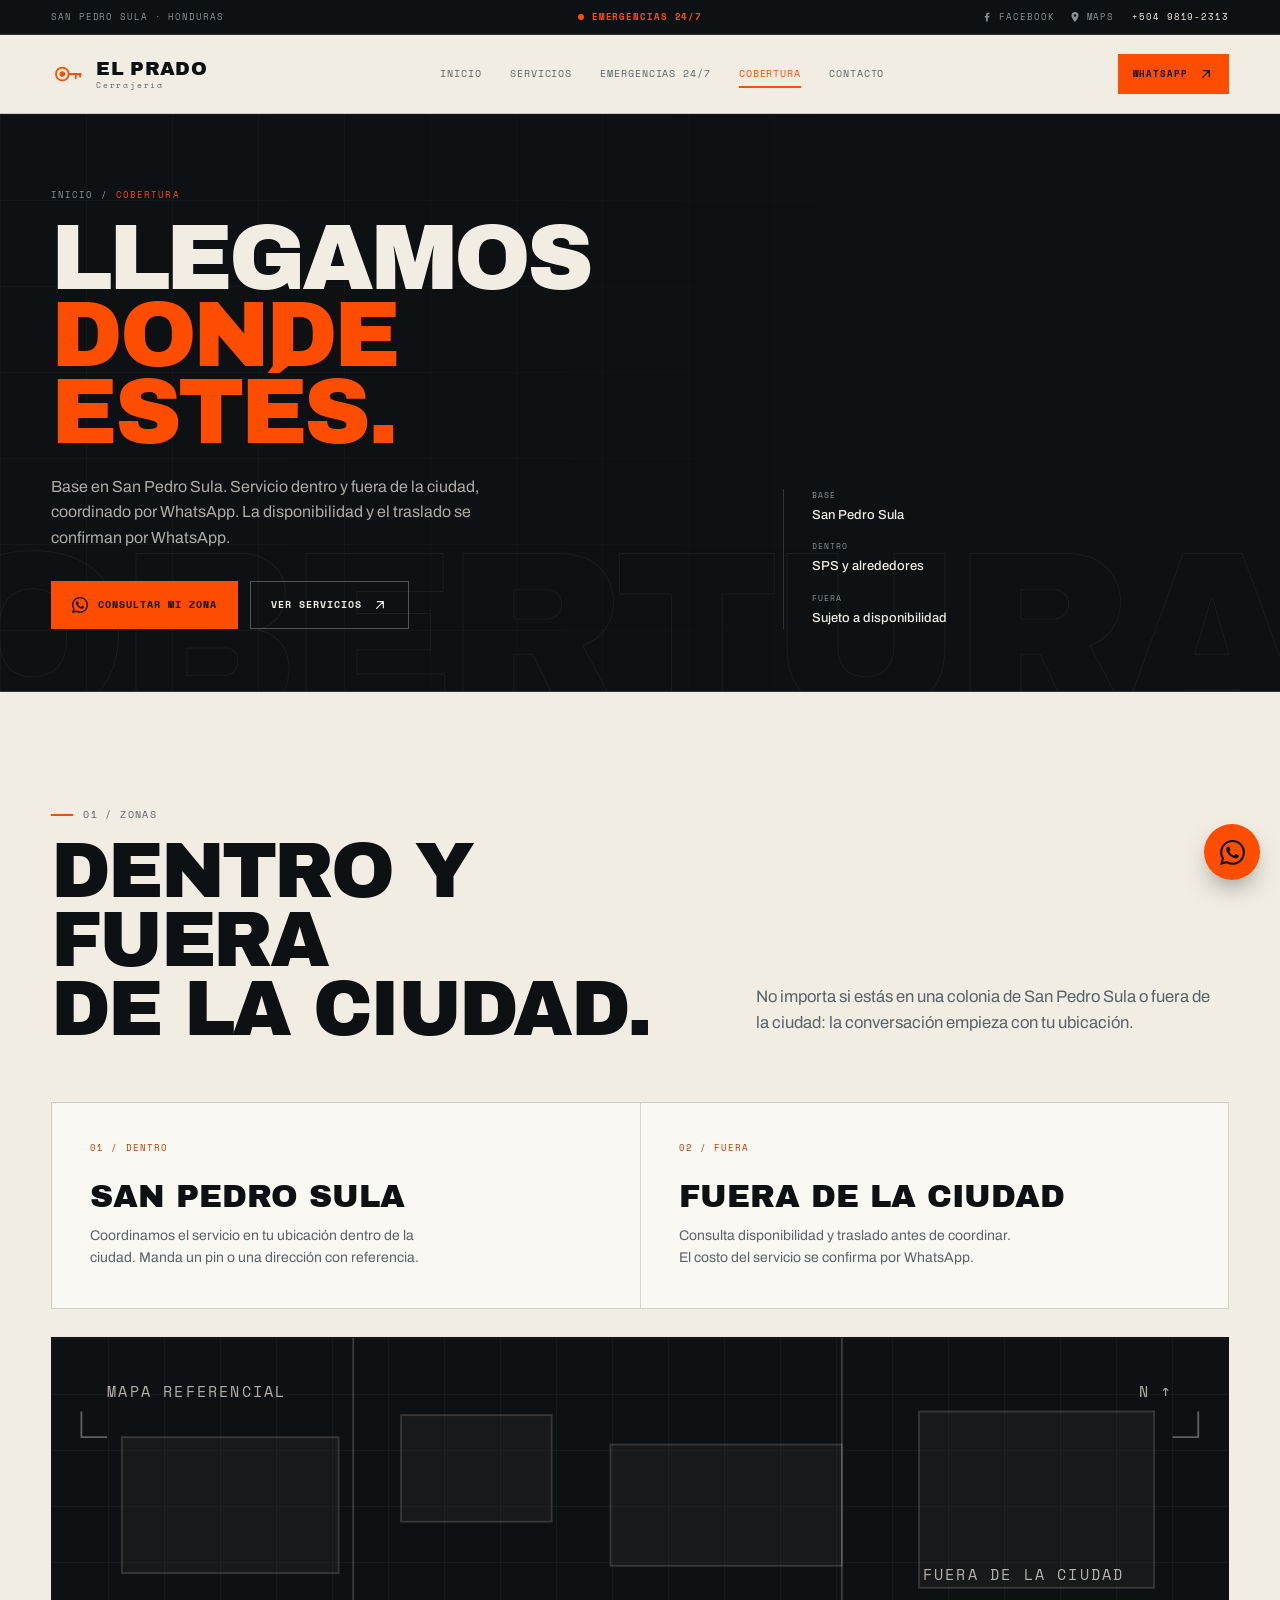
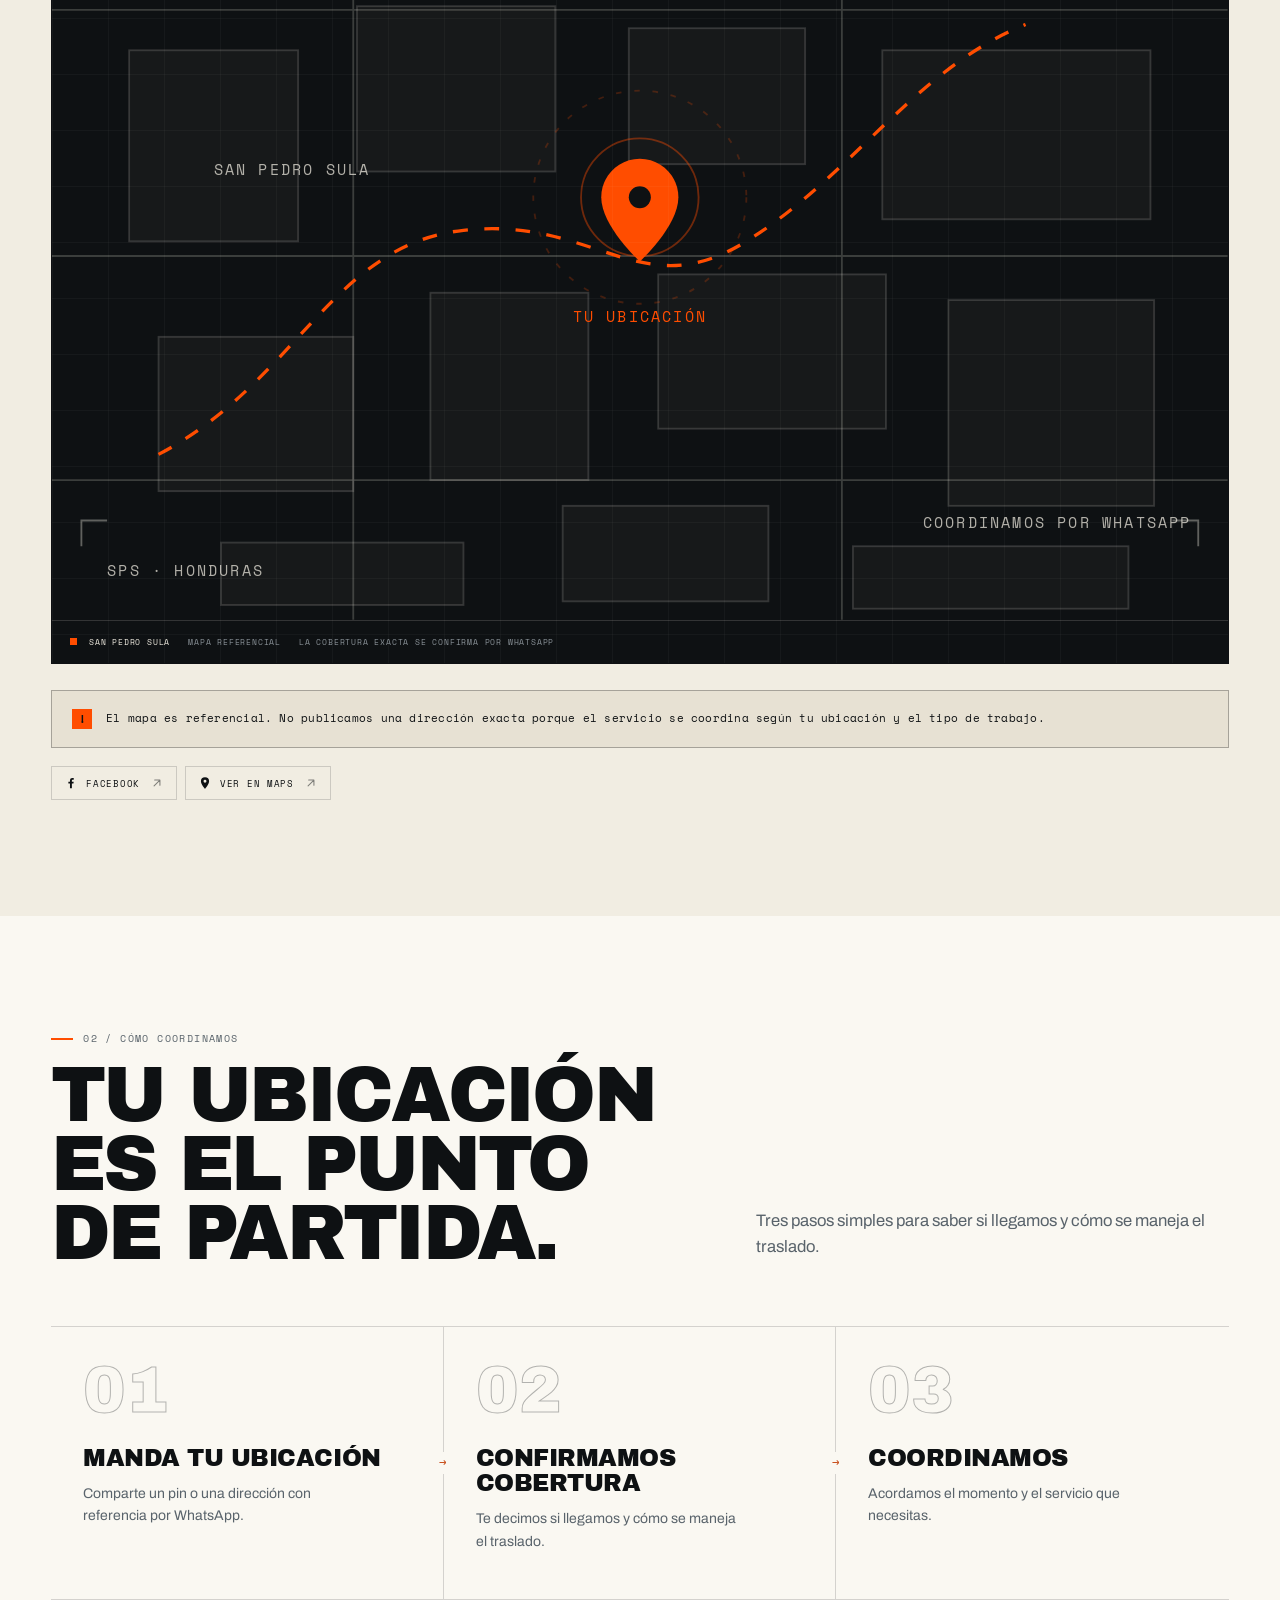
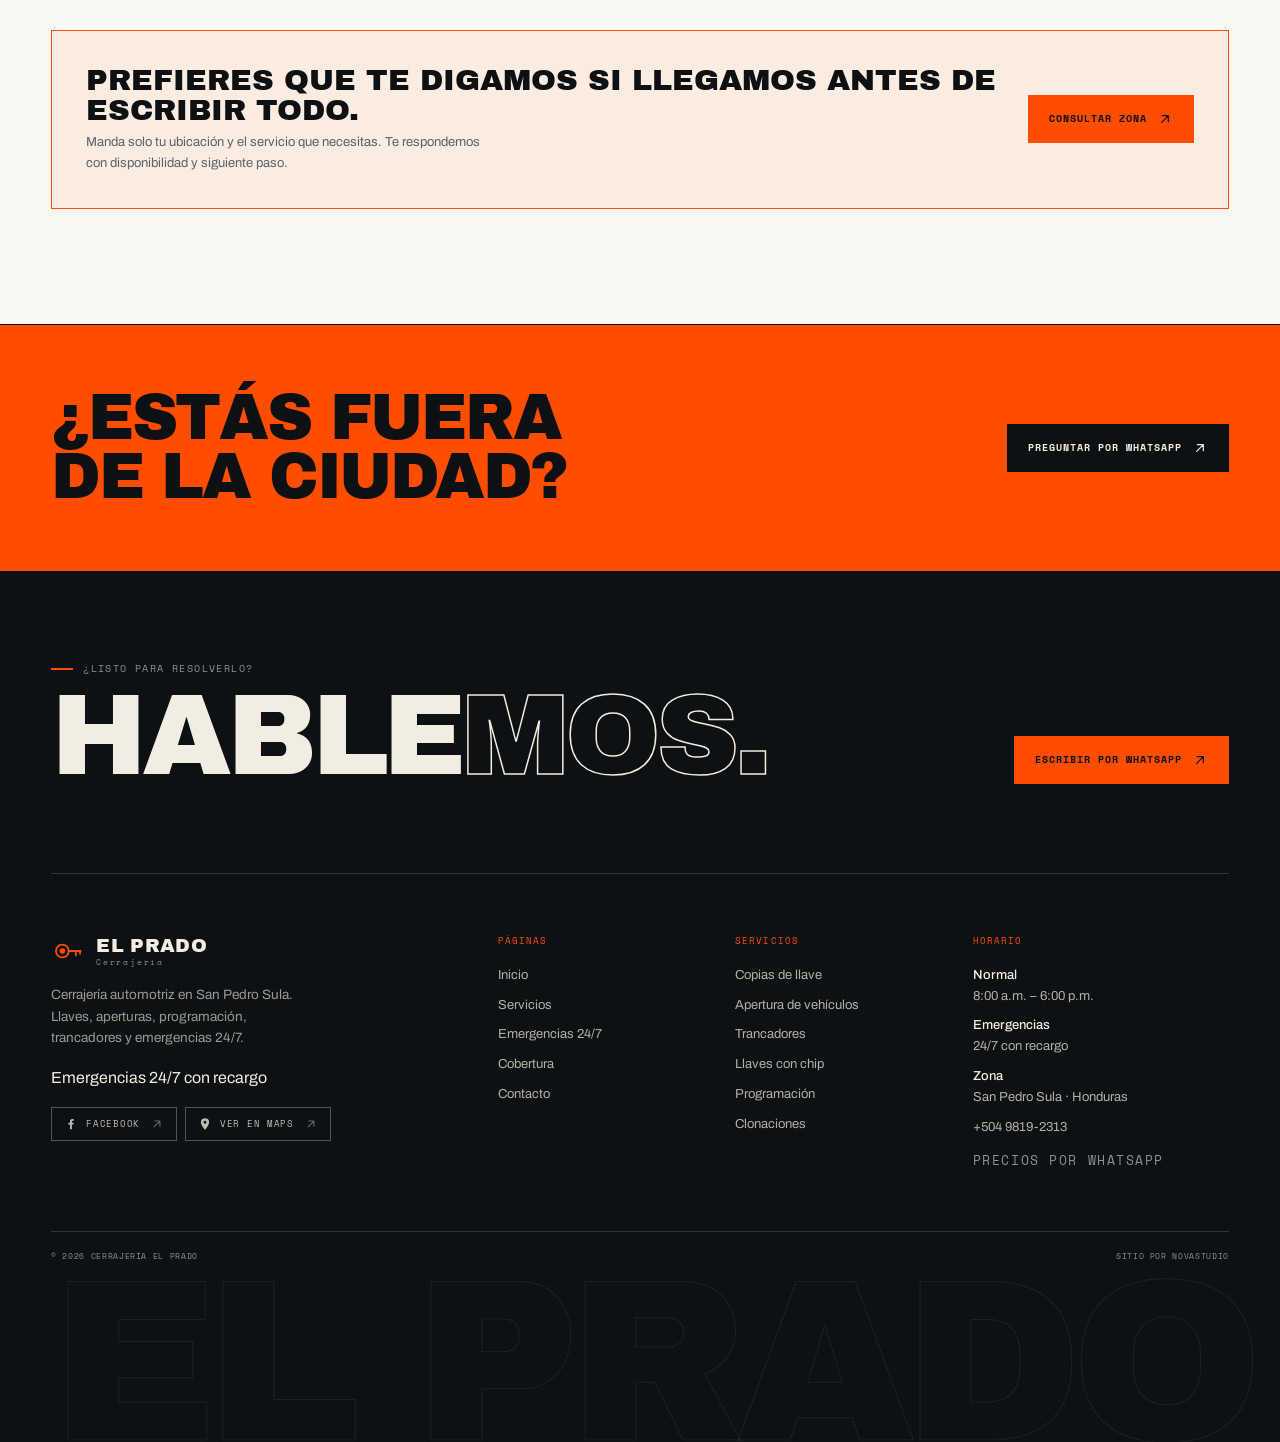
==== commit efae476e: "Agregar enlaces de Facebook y Google Maps en menus" ====
--- a/cobertura.html
+++ b/cobertura.html
@@ -45,6 +45,13 @@
   <symbol id="i-lock" viewBox="0 0 24 24"><rect x="4" y="11" width="16" height="10" rx="2"/><path d="M8 11V7a4 4 0 0 1 8 0v4"/></symbol>
   <symbol id="i-check" viewBox="0 0 24 24"><path d="M20 6 9 17l-5-5"/></symbol>
   <symbol id="i-plus" viewBox="0 0 24 24"><path d="M12 5v14M5 12h14"/></symbol>
+
+  <symbol id="i-facebook" viewBox="0 0 24 24">
+    <path d="M13.5 21v-8h2.7l.4-3.1h-3.1V7.9c0-.9.25-1.5 1.55-1.5h1.65V3.6c-.29-.04-1.27-.13-2.42-.13-2.4 0-4.04 1.47-4.04 4.16v2.27H7.5V13h2.74v8h3.26Z"/>
+  </symbol>
+  <symbol id="i-map-pin" viewBox="0 0 24 24">
+    <path d="M12 2a7 7 0 0 0-7 7c0 5.25 7 13 7 13s7-7.75 7-13a7 7 0 0 0-7-7Zm0 9.5A2.5 2.5 0 1 1 12 6.5a2.5 2.5 0 0 1 0 5Z"/>
+  </symbol>
 </svg>
 
   
@@ -53,7 +60,13 @@
     <div class="container topbar__inner">
       <span class="topbar__place">San Pedro Sula · Honduras</span>
       <a class="topbar__emergency" href="./emergencias.html"><span class="topbar__dot"></span> Emergencias 24/7</a>
-      <a class="topbar__phone" href="https://wa.me/50498192313?text=Hola%20Cerrajer%C3%ADa%20El%20Prado%2C%20quiero%20m%C3%A1s%20informaci%C3%B3n." target="_blank" rel="noopener noreferrer">+504 9819-2313</a>
+            <div class="topbar__right">
+        <nav class="topbar__social" aria-label="Redes y ubicación">
+          <a href="https://www.facebook.com/p/cerrajeria-el-prado-100067910711453/" target="_blank" rel="noopener noreferrer" aria-label="Página de Facebook de Cerrajería El Prado"><svg class="icon icon--fill" aria-hidden="true"><use href="#i-facebook"></use></svg> Facebook</a>
+          <a href="https://share.google/LXiDjFmackNgphoyg" target="_blank" rel="noopener noreferrer" aria-label="Cerrajería El Prado en Google Maps"><svg class="icon icon--fill" aria-hidden="true"><use href="#i-map-pin"></use></svg> Maps</a>
+        </nav>
+        <a class="topbar__phone" href="https://wa.me/50498192313?text=Hola%20Cerrajer%C3%ADa%20El%20Prado%2C%20quiero%20m%C3%A1s%20informaci%C3%B3n." target="_blank" rel="noopener noreferrer">+504 9819-2313</a>
+      </div>
     </div>
   </div>
   <div class="header-main">
@@ -96,6 +109,10 @@
 <a class="mobile-menu__link" href="./contacto.html"><span class="mobile-menu__index">05</span>Contacto</a>
   </nav>
   <div class="mobile-menu__foot">
+    <div class="mobile-menu__social" role="group" aria-label="Redes y ubicación">
+      <a class="social-link" href="https://www.facebook.com/p/cerrajeria-el-prado-100067910711453/" target="_blank" rel="noopener noreferrer" aria-label="Página de Facebook de Cerrajería El Prado"><svg class="icon icon--fill" aria-hidden="true"><use href="#i-facebook"></use></svg> Facebook <svg class="icon social-link__arrow" aria-hidden="true"><use href="#i-arrow"></use></svg></a>
+      <a class="social-link" href="https://share.google/LXiDjFmackNgphoyg" target="_blank" rel="noopener noreferrer" aria-label="Cerrajería El Prado en Google Maps"><svg class="icon icon--fill" aria-hidden="true"><use href="#i-map-pin"></use></svg> Ver en Maps <svg class="icon social-link__arrow" aria-hidden="true"><use href="#i-arrow"></use></svg></a>
+    </div>
     <span>San Pedro Sula · Honduras</span>
     <a href="https://wa.me/50498192313?text=Hola%20Cerrajer%C3%ADa%20El%20Prado%2C%20quiero%20m%C3%A1s%20informaci%C3%B3n." target="_blank" rel="noopener noreferrer">+504 9819-2313</a>
     <span>Normal: 8:00 a.m. – 6:00 p.m.<br>Emergencias: 24/7 con recargo</span>
@@ -202,6 +219,10 @@
     </div>
 
     <div class="note-box">El mapa es referencial. No publicamos una dirección exacta porque el servicio se coordina según tu ubicación y el tipo de trabajo.</div>
+    <div class="social-links social-links--section" role="group" aria-label="Redes y ubicación">
+      <a class="social-link" href="https://www.facebook.com/p/cerrajeria-el-prado-100067910711453/" target="_blank" rel="noopener noreferrer" aria-label="Página de Facebook de Cerrajería El Prado"><svg class="icon icon--fill" aria-hidden="true"><use href="#i-facebook"></use></svg> Facebook <svg class="icon social-link__arrow" aria-hidden="true"><use href="#i-arrow"></use></svg></a>
+      <a class="social-link" href="https://share.google/LXiDjFmackNgphoyg" target="_blank" rel="noopener noreferrer" aria-label="Cerrajería El Prado en Google Maps"><svg class="icon icon--fill" aria-hidden="true"><use href="#i-map-pin"></use></svg> Ver en Maps <svg class="icon social-link__arrow" aria-hidden="true"><use href="#i-arrow"></use></svg></a>
+    </div>
   </div>
 </section>
 
@@ -258,6 +279,10 @@
         </a>
         <p>Cerrajería automotriz en San Pedro Sula. Llaves, aperturas, programación, trancadores y emergencias 24/7.</p>
         <a class="footer-emergency" href="./emergencias.html">Emergencias 24/7 con recargo</a>
+        <div class="social-links" role="group" aria-label="Redes y ubicación">
+          <a class="social-link" href="https://www.facebook.com/p/cerrajeria-el-prado-100067910711453/" target="_blank" rel="noopener noreferrer" aria-label="Página de Facebook de Cerrajería El Prado"><svg class="icon icon--fill" aria-hidden="true"><use href="#i-facebook"></use></svg> Facebook <svg class="icon social-link__arrow" aria-hidden="true"><use href="#i-arrow"></use></svg></a>
+          <a class="social-link" href="https://share.google/LXiDjFmackNgphoyg" target="_blank" rel="noopener noreferrer" aria-label="Cerrajería El Prado en Google Maps"><svg class="icon icon--fill" aria-hidden="true"><use href="#i-map-pin"></use></svg> Ver en Maps <svg class="icon social-link__arrow" aria-hidden="true"><use href="#i-arrow"></use></svg></a>
+        </div>
       </div>
 
       <div class="footer-col">
--- a/assets/css/styles.css
+++ b/assets/css/styles.css
@@ -459,6 +459,35 @@
   color: var(--signal);
 }
 
+.topbar__right {
+  justify-self: end;
+  display: inline-flex;
+  align-items: center;
+  gap: 18px;
+}
+
+.topbar__social {
+  display: inline-flex;
+  align-items: center;
+  gap: 14px;
+}
+
+.topbar__social a {
+  display: inline-flex;
+  align-items: center;
+  gap: 6px;
+  color: var(--steel-2);
+}
+
+.topbar__social a:hover {
+  color: var(--signal);
+}
+
+.topbar__social .icon {
+  width: 12px;
+  height: 12px;
+}
+
 /* ---------- Header ---------- */
 
 .site-header {
@@ -711,6 +740,28 @@
 .mobile-menu__foot .btn {
   justify-self: start;
   margin-top: 4px;
+}
+
+.mobile-menu__social {
+  display: grid;
+  grid-template-columns: repeat(2, minmax(0, 1fr));
+  gap: 10px;
+  margin-bottom: 2px;
+}
+
+.mobile-menu__foot .social-link {
+  width: 100%;
+  justify-content: center;
+  padding: 13px 8px;
+  border-color: var(--line-light-strong);
+  color: var(--bone);
+  font-size: 8px;
+}
+
+.mobile-menu__foot .social-link:hover {
+  background: var(--signal);
+  border-color: var(--signal);
+  color: var(--ink);
 }
 
 /* ---------- Progreso ---------- */
@@ -2552,6 +2603,77 @@
   background: var(--signal);
 }
 
+/* ---------- Menú de enlaces externos ---------- */
+.social-links {
+  display: flex;
+  flex-wrap: wrap;
+  gap: 8px;
+}
+
+.social-links--section {
+  margin-top: 18px;
+}
+
+.social-link {
+  display: inline-flex;
+  align-items: center;
+  gap: 8px;
+  padding: 9px 12px;
+  border: 1px solid var(--line);
+  background: transparent;
+  color: var(--ink);
+  font-family: var(--font-mono);
+  font-size: 9px;
+  line-height: 1;
+  letter-spacing: 0.08em;
+  text-transform: uppercase;
+  transition: background 0.2s ease, border-color 0.2s ease,
+    color 0.2s ease, transform 0.2s var(--ease);
+}
+
+.social-link .icon {
+  width: 14px;
+  height: 14px;
+}
+
+.social-link__arrow {
+  width: 12px;
+  height: 12px;
+  margin-left: 2px;
+  opacity: 0.5;
+}
+
+.social-link:hover {
+  background: var(--signal);
+  border-color: var(--signal);
+  color: var(--ink);
+  transform: translateY(-2px);
+}
+
+.social-link:hover .social-link__arrow {
+  opacity: 1;
+}
+
+.social-link:focus-visible {
+  outline: 2px solid var(--signal);
+  outline-offset: 2px;
+}
+
+.footer-brand .social-link {
+  border-color: var(--line-light-strong);
+  color: rgba(241, 237, 226, 0.78);
+}
+
+.footer-brand .social-link:hover {
+  background: var(--signal);
+  border-color: var(--signal);
+  color: var(--ink);
+}
+
+.contact-panel .social-link {
+  border-color: var(--line-strong);
+}
+
 .footer-bottom {
   display: flex;
   align-items: center;
@@ -2798,6 +2920,10 @@
     justify-self: end;
   }
 
+  .topbar__social {
+    display: none;
+  }
+
   .nav {
     display: none;
   }
